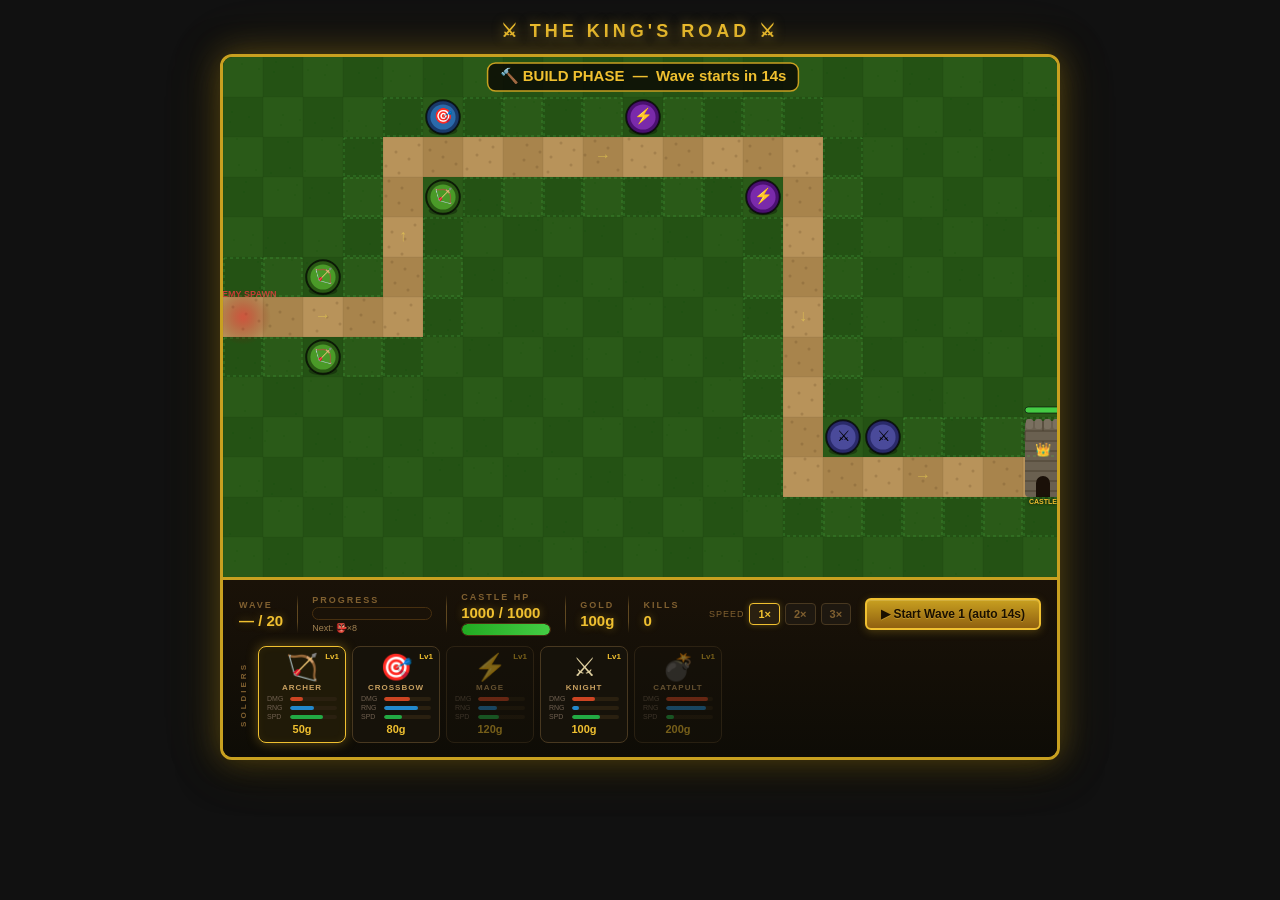
==== index.html @ 351e0f8c "feat: complete v1 playable tower defense game Co-Authored-By: Claude Sonnet 4.6 <noreply@anthropic.c" ====
<!DOCTYPE html>
<html lang="en">
<head>
  <meta charset="UTF-8">
  <meta name="viewport" content="width=device-width, initial-scale=1.0">
  <title>Tower Defense — The King's Road</title>
  <link rel="stylesheet" href="style.css">
</head>
<body>

<h1>⚔ The King's Road ⚔</h1>

<div id="game-frame">

  <!-- ===== Canvas ===== -->
  <canvas id="game-canvas" width="840" height="520"></canvas>

  <!-- ===== HUD ===== -->
  <div id="hud">

    <!-- Top row -->
    <div class="hud-top">

      <!-- Wave counter -->
      <div class="hud-block">
        <span class="hud-label">Wave</span>
        <span class="hud-value" id="wave-display">— / 20</span>
      </div>

      <div class="divider"></div>

      <!-- Wave progress bar -->
      <div class="hud-block">
        <span class="hud-label">Progress</span>
        <div class="wave-bar-track">
          <div id="wave-bar-fill"></div>
        </div>
        <span id="next-wave-label" style="font-size:9px;color:#a08050;font-family:Arial,sans-serif;margin-top:1px;"></span>
      </div>

      <div class="divider"></div>

      <!-- Castle HP -->
      <div class="hud-block">
        <span class="hud-label">Castle HP</span>
        <span class="hud-value" id="hp-display">1000 / 1000</span>
        <div class="bar-track" style="width:90px;">
          <div class="bar-fill" id="hp-bar-fill"></div>
        </div>
      </div>

      <div class="divider"></div>

      <!-- Coins -->
      <div class="hud-block">
        <span class="hud-label">Gold</span>
        <span class="hud-value" id="coin-display">100g</span>
      </div>

      <div class="divider"></div>

      <!-- Kills -->
      <div class="hud-block">
        <span class="hud-label">Kills</span>
        <span class="hud-value" id="kill-display">0</span>
      </div>

      <!-- Speed controls + start button (right side) -->
      <div class="speed-controls">
        <span class="speed-label">Speed</span>
        <button class="speed-btn active" data-speed="1">1×</button>
        <button class="speed-btn" data-speed="2">2×</button>
        <button class="speed-btn" data-speed="3">3×</button>
      </div>

      <button id="start-btn">▶ Start Wave 1  (auto 15s)</button>

    </div><!-- /.hud-top -->

    <!-- Bottom row -->
    <div class="hud-bottom">

      <span class="tray-label">Soldiers</span>

      <div class="soldier-tray">

        <!-- Archer -->
        <div class="soldier-card selected" data-type="archer">
          <span class="soldier-lv-badge">Lv1</span>
          <span class="soldier-icon">🏹</span>
          <span class="soldier-name">Archer</span>
          <div class="mini-bars">
            <div class="mini-bar-row">
              <span class="mini-bar-label">DMG</span>
              <div class="mini-bar-bg"><div class="mini-bar-fill dmg" style="width:28%"></div></div>
            </div>
            <div class="mini-bar-row">
              <span class="mini-bar-label">RNG</span>
              <div class="mini-bar-bg"><div class="mini-bar-fill rng" style="width:50%"></div></div>
            </div>
            <div class="mini-bar-row">
              <span class="mini-bar-label">SPD</span>
              <div class="mini-bar-bg"><div class="mini-bar-fill spd" style="width:70%"></div></div>
            </div>
          </div>
          <span class="soldier-cost">50g</span>
        </div>

        <!-- Crossbow -->
        <div class="soldier-card" data-type="crossbow">
          <span class="soldier-lv-badge">Lv1</span>
          <span class="soldier-icon">🎯</span>
          <span class="soldier-name">Crossbow</span>
          <div class="mini-bars">
            <div class="mini-bar-row">
              <span class="mini-bar-label">DMG</span>
              <div class="mini-bar-bg"><div class="mini-bar-fill dmg" style="width:55%"></div></div>
            </div>
            <div class="mini-bar-row">
              <span class="mini-bar-label">RNG</span>
              <div class="mini-bar-bg"><div class="mini-bar-fill rng" style="width:72%"></div></div>
            </div>
            <div class="mini-bar-row">
              <span class="mini-bar-label">SPD</span>
              <div class="mini-bar-bg"><div class="mini-bar-fill spd" style="width:38%"></div></div>
            </div>
          </div>
          <span class="soldier-cost">80g</span>
        </div>

        <!-- Mage -->
        <div class="soldier-card" data-type="mage">
          <span class="soldier-lv-badge">Lv1</span>
          <span class="soldier-icon">⚡</span>
          <span class="soldier-name">Mage</span>
          <div class="mini-bars">
            <div class="mini-bar-row">
              <span class="mini-bar-label">DMG</span>
              <div class="mini-bar-bg"><div class="mini-bar-fill dmg" style="width:65%"></div></div>
            </div>
            <div class="mini-bar-row">
              <span class="mini-bar-label">RNG</span>
              <div class="mini-bar-bg"><div class="mini-bar-fill rng" style="width:40%"></div></div>
            </div>
            <div class="mini-bar-row">
              <span class="mini-bar-label">SPD</span>
              <div class="mini-bar-bg"><div class="mini-bar-fill spd" style="width:44%"></div></div>
            </div>
          </div>
          <span class="soldier-cost">120g</span>
        </div>

        <!-- Knight -->
        <div class="soldier-card" data-type="knight">
          <span class="soldier-lv-badge">Lv1</span>
          <span class="soldier-icon">⚔</span>
          <span class="soldier-name">Knight</span>
          <div class="mini-bars">
            <div class="mini-bar-row">
              <span class="mini-bar-label">DMG</span>
              <div class="mini-bar-bg"><div class="mini-bar-fill dmg" style="width:48%"></div></div>
            </div>
            <div class="mini-bar-row">
              <span class="mini-bar-label">RNG</span>
              <div class="mini-bar-bg"><div class="mini-bar-fill rng" style="width:15%"></div></div>
            </div>
            <div class="mini-bar-row">
              <span class="mini-bar-label">SPD</span>
              <div class="mini-bar-bg"><div class="mini-bar-fill spd" style="width:60%"></div></div>
            </div>
          </div>
          <span class="soldier-cost">100g</span>
        </div>

        <!-- Catapult -->
        <div class="soldier-card" data-type="catapult">
          <span class="soldier-lv-badge">Lv1</span>
          <span class="soldier-icon">💣</span>
          <span class="soldier-name">Catapult</span>
          <div class="mini-bars">
            <div class="mini-bar-row">
              <span class="mini-bar-label">DMG</span>
              <div class="mini-bar-bg"><div class="mini-bar-fill dmg" style="width:90%"></div></div>
            </div>
            <div class="mini-bar-row">
              <span class="mini-bar-label">RNG</span>
              <div class="mini-bar-bg"><div class="mini-bar-fill rng" style="width:85%"></div></div>
            </div>
            <div class="mini-bar-row">
              <span class="mini-bar-label">SPD</span>
              <div class="mini-bar-bg"><div class="mini-bar-fill spd" style="width:18%"></div></div>
            </div>
          </div>
          <span class="soldier-cost">200g</span>
        </div>

      </div><!-- /.soldier-tray -->

      <!-- Upgrade panel (hidden by default) -->
      <div id="upgrade-panel">
        <button id="close-panel-btn" title="Close">✕</button>
        <div id="up-name">Select a soldier</div>
        <button id="upgrade-btn">⬆ Upgrade</button>
        <button id="sell-btn">💰 Sell</button>
      </div>

    </div><!-- /.hud-bottom -->

  </div><!-- /#hud -->

</div><!-- /#game-frame -->

<!-- Overlay (game over / victory) -->
<div id="overlay"></div>

<!-- Scripts — load order matters: constants → entities → game → ui -->
<script src="src/constants.js"></script>
<script src="src/entities.js"></script>
<script src="src/game.js"></script>
<script src="src/ui.js"></script>

</body>
</html>
---- style.css ----
/* ============================================================
   style.css  —  Tower Defense dark medieval theme
   ============================================================ */

*, *::before, *::after {
  box-sizing: border-box;
  margin: 0;
  padding: 0;
}

body {
  background: #111;
  font-family: 'Arial Black', Arial, sans-serif;
  display: flex;
  flex-direction: column;
  align-items: center;
  justify-content: flex-start;
  min-height: 100vh;
  padding: 20px 10px;
  color: #e0d0a0;
}

h1 {
  font-size: 18px;
  letter-spacing: 4px;
  color: #f0c030;
  text-shadow: 0 0 12px rgba(240,192,48,0.5);
  margin-bottom: 12px;
  text-transform: uppercase;
}

/* ============================================================
   Game frame
   ============================================================ */
#game-frame {
  width: 840px;
  border: 3px solid #c8a020;
  border-radius: 12px;
  overflow: hidden;
  box-shadow:
    0 0 30px rgba(200,160,32,0.35),
    0 0 60px rgba(200,160,32,0.15),
    0 8px 40px rgba(0,0,0,0.8);
  position: relative;
}

canvas#game-canvas {
  display: block;
  cursor: crosshair;
  width: 840px;
  height: 520px;
}

/* ============================================================
   HUD
   ============================================================ */
#hud {
  background: linear-gradient(180deg, #1a1208 0%, #0e0c06 100%);
  border-top: 3px solid #c8a020;
  padding: 12px 16px 14px;
  display: flex;
  flex-direction: column;
  gap: 10px;
}

/* Top row */
.hud-top {
  display: flex;
  align-items: center;
  gap: 14px;
  flex-wrap: nowrap;
}

.hud-block {
  display: flex;
  flex-direction: column;
  gap: 2px;
  min-width: 0;
}

.hud-label {
  font-size: 9px;
  letter-spacing: 2px;
  text-transform: uppercase;
  color: #806030;
  font-family: Arial, sans-serif;
  font-weight: 700;
  white-space: nowrap;
}

.hud-value {
  font-size: 15px;
  font-weight: 900;
  color: #f0c030;
  text-shadow: 0 0 8px rgba(240,192,48,0.4);
  white-space: nowrap;
}

.hud-value.danger {
  color: #ff4444;
  text-shadow: 0 0 8px rgba(255,68,68,0.5);
}

.divider {
  width: 1px;
  height: 38px;
  background: linear-gradient(180deg, transparent, #604820 30%, #604820 70%, transparent);
  flex-shrink: 0;
}

/* HP bar */
.bar-wrap {
  display: flex;
  flex-direction: column;
  gap: 3px;
}

.bar-track {
  width: 100px;
  height: 13px;
  background: #1a1208;
  border: 1px solid #483010;
  border-radius: 7px;
  overflow: hidden;
  position: relative;
}

.bar-fill {
  height: 100%;
  border-radius: 7px;
  transition: width 0.3s ease, background 0.3s ease;
}

#hp-bar-fill {
  width: 100%;
  background: linear-gradient(90deg, #22aa22, #44cc44);
}

/* Wave progress bar */
.wave-bar-track {
  width: 120px;
  height: 13px;
  background: #1a1208;
  border: 1px solid #483010;
  border-radius: 7px;
  overflow: hidden;
}

#wave-bar-fill {
  height: 100%;
  width: 0%;
  background: linear-gradient(90deg, #c85010, #f08020);
  border-radius: 7px;
  transition: width 0.5s ease;
}

/* Speed buttons */
.speed-controls {
  display: flex;
  gap: 5px;
  align-items: center;
  margin-left: auto;
  flex-shrink: 0;
}

.speed-label {
  font-size: 9px;
  color: #806030;
  letter-spacing: 1px;
  text-transform: uppercase;
  font-family: Arial, sans-serif;
}

.speed-btn {
  background: #1e1810;
  border: 1px solid #483820;
  border-radius: 4px;
  color: #806030;
  font-size: 11px;
  font-weight: 700;
  padding: 4px 8px;
  cursor: pointer;
  transition: all 0.15s ease;
  font-family: 'Arial Black', Arial, sans-serif;
}

.speed-btn:hover {
  background: #2a2010;
  border-color: #907040;
  color: #c0a050;
}

.speed-btn.active {
  background: #2a2010;
  border-color: #f0c030;
  color: #f0c030;
  box-shadow: 0 0 6px rgba(240,192,48,0.3);
}

/* Start button */
#start-btn {
  background: linear-gradient(180deg, #c8a020 0%, #906010 100%);
  border: 2px solid #f0c030;
  border-radius: 6px;
  color: #1a1000;
  font-size: 12px;
  font-weight: 900;
  padding: 7px 14px;
  cursor: pointer;
  transition: all 0.15s ease;
  white-space: nowrap;
  text-shadow: 0 1px 0 rgba(255,220,100,0.3);
  box-shadow: 0 2px 8px rgba(200,160,32,0.3), inset 0 1px 0 rgba(255,240,180,0.2);
  font-family: 'Arial Black', Arial, sans-serif;
  flex-shrink: 0;
}

#start-btn:hover:not(:disabled) {
  transform: scale(1.04);
  box-shadow: 0 4px 14px rgba(200,160,32,0.5);
}

#start-btn:active:not(:disabled) {
  transform: scale(0.97);
}

#start-btn:disabled {
  background: linear-gradient(180deg, #484030 0%, #302820 100%);
  border-color: #504030;
  color: #605040;
  cursor: not-allowed;
  box-shadow: none;
}

/* Next wave label */
#next-wave-label {
  font-size: 10px;
  color: #a08050;
  font-family: Arial, sans-serif;
  white-space: nowrap;
}

/* ============================================================
   Bottom row (tray)
   ============================================================ */
.hud-bottom {
  display: flex;
  align-items: center;
  gap: 10px;
}

.tray-label {
  writing-mode: vertical-rl;
  text-orientation: mixed;
  transform: rotate(180deg);
  font-size: 8px;
  letter-spacing: 3px;
  text-transform: uppercase;
  color: #806030;
  font-family: Arial, sans-serif;
  font-weight: 700;
  user-select: none;
  flex-shrink: 0;
}

/* Soldier tray */
.soldier-tray {
  display: flex;
  gap: 6px;
  flex-shrink: 0;
}

/* Soldier card */
.soldier-card {
  width: 88px;
  background: #16120a;
  border: 1.5px solid #483820;
  border-radius: 8px;
  display: flex;
  flex-direction: column;
  align-items: center;
  gap: 3px;
  padding: 7px 6px 7px;
  cursor: pointer;
  transition: all 0.15s ease;
  position: relative;
  user-select: none;
}

.soldier-card:hover {
  background: #201a0e;
  border-color: #906840;
  box-shadow: 0 0 8px rgba(200,160,32,0.2);
}

.soldier-card.selected {
  background: #201a08;
  border-color: #f0c030;
  box-shadow: 0 0 12px rgba(240,192,48,0.35), inset 0 0 8px rgba(240,192,48,0.06);
}

.soldier-card.cant-afford {
  opacity: 0.45;
}

.soldier-icon {
  font-size: 26px;
  line-height: 1;
}

.soldier-name {
  font-size: 8px;
  font-weight: 700;
  letter-spacing: 1px;
  text-transform: uppercase;
  color: #c8a060;
  font-family: Arial, sans-serif;
  text-align: center;
}

.soldier-cost {
  font-size: 11px;
  font-weight: 900;
  color: #f0c030;
}

/* Level badge on card */
.soldier-lv-badge {
  position: absolute;
  top: 5px;
  right: 6px;
  font-size: 8px;
  color: #f0c030;
  font-family: Arial, sans-serif;
  font-weight: 700;
}

/* Mini stat bars */
.mini-bars {
  display: flex;
  flex-direction: column;
  gap: 2px;
  width: 100%;
  padding: 0 2px;
}

.mini-bar-row {
  display: flex;
  align-items: center;
  gap: 3px;
}

.mini-bar-label {
  font-size: 7px;
  color: #706050;
  font-family: Arial, sans-serif;
  width: 20px;
  flex-shrink: 0;
}

.mini-bar-bg {
  flex: 1;
  height: 4px;
  background: #2a2010;
  border-radius: 2px;
  overflow: hidden;
}

.mini-bar-fill {
  height: 100%;
  border-radius: 2px;
}

.mini-bar-fill.dmg  { background: #cc4422; }
.mini-bar-fill.rng  { background: #2288cc; }
.mini-bar-fill.spd  { background: #22aa44; }

/* ============================================================
   Upgrade panel
   ============================================================ */
#upgrade-panel {
  display: none;
  flex-direction: column;
  gap: 7px;
  min-width: 150px;
  max-width: 175px;
  background: #1a1006;
  border: 1.5px solid #c8a020;
  border-radius: 8px;
  padding: 12px 10px;
  margin-left: auto;
  position: relative;
}

#up-name {
  font-size: 11px;
  font-weight: 700;
  color: #f0c030;
  text-align: center;
  letter-spacing: 1px;
}

#upgrade-btn {
  background: linear-gradient(180deg, #1a6a1a, #0e4a0e);
  border: 1.5px solid #44aa44;
  border-radius: 5px;
  color: #88ee88;
  font-size: 11px;
  font-weight: 700;
  padding: 6px 8px;
  cursor: pointer;
  transition: all 0.15s ease;
  font-family: 'Arial Black', Arial, sans-serif;
}

#upgrade-btn:hover:not(:disabled) {
  background: linear-gradient(180deg, #228822, #166016);
  box-shadow: 0 0 8px rgba(68,170,68,0.4);
}

#upgrade-btn:disabled {
  cursor: not-allowed;
}

#sell-btn {
  background: linear-gradient(180deg, #6a1a1a, #4a0e0e);
  border: 1.5px solid #aa4444;
  border-radius: 5px;
  color: #ee8888;
  font-size: 11px;
  font-weight: 700;
  padding: 6px 8px;
  cursor: pointer;
  transition: all 0.15s ease;
  font-family: 'Arial Black', Arial, sans-serif;
}

#sell-btn:hover:not(:disabled) {
  background: linear-gradient(180deg, #882222, #601616);
  box-shadow: 0 0 8px rgba(170,68,68,0.4);
}

#close-panel-btn {
  position: absolute;
  top: 5px;
  right: 7px;
  background: transparent;
  border: 1px solid #483820;
  border-radius: 3px;
  color: #806030;
  font-size: 11px;
  font-weight: 700;
  width: 18px;
  height: 18px;
  display: flex;
  align-items: center;
  justify-content: center;
  cursor: pointer;
  transition: all 0.15s ease;
  font-family: Arial, sans-serif;
  line-height: 1;
  padding: 0;
}

#close-panel-btn:hover {
  background: #2a1a0a;
  border-color: #906040;
  color: #c0a060;
}

/* ============================================================
   Overlay (game over / victory)
   ============================================================ */
#overlay {
  display: none;
  position: fixed;
  inset: 0;
  background: rgba(0,0,0,0.75);
  align-items: center;
  justify-content: center;
  z-index: 100;
  backdrop-filter: blur(3px);
}

.overlay-box {
  background: linear-gradient(180deg, #1e1808 0%, #0e0c04 100%);
  border: 2px solid #c8a020;
  border-radius: 16px;
  padding: 40px 50px;
  text-align: center;
  box-shadow: 0 0 60px rgba(200,160,32,0.3), 0 20px 80px rgba(0,0,0,0.8);
  min-width: 320px;
}

.overlay-title {
  font-size: 32px;
  font-weight: 900;
  letter-spacing: 4px;
  text-shadow: 0 0 20px currentColor;
  margin-bottom: 16px;
}

.overlay-stat {
  font-size: 14px;
  color: #c0b080;
  margin: 8px 0;
  font-family: Arial, sans-serif;
  font-weight: 400;
}

.overlay-btn {
  margin-top: 24px;
  background: linear-gradient(180deg, #c8a020 0%, #906010 100%);
  border: 2px solid #f0c030;
  border-radius: 8px;
  color: #1a1000;
  font-size: 15px;
  font-weight: 900;
  padding: 12px 28px;
  cursor: pointer;
  transition: all 0.15s ease;
  font-family: 'Arial Black', Arial, sans-serif;
  box-shadow: 0 4px 16px rgba(200,160,32,0.3);
}

.overlay-btn:hover {
  transform: scale(1.05);
  box-shadow: 0 6px 22px rgba(200,160,32,0.5);
}

/* ============================================================
   Scrollbar (minimal)
   ============================================================ */
::-webkit-scrollbar { width: 6px; }
::-webkit-scrollbar-track { background: #111; }
::-webkit-scrollbar-thumb { background: #484030; border-radius: 3px; }
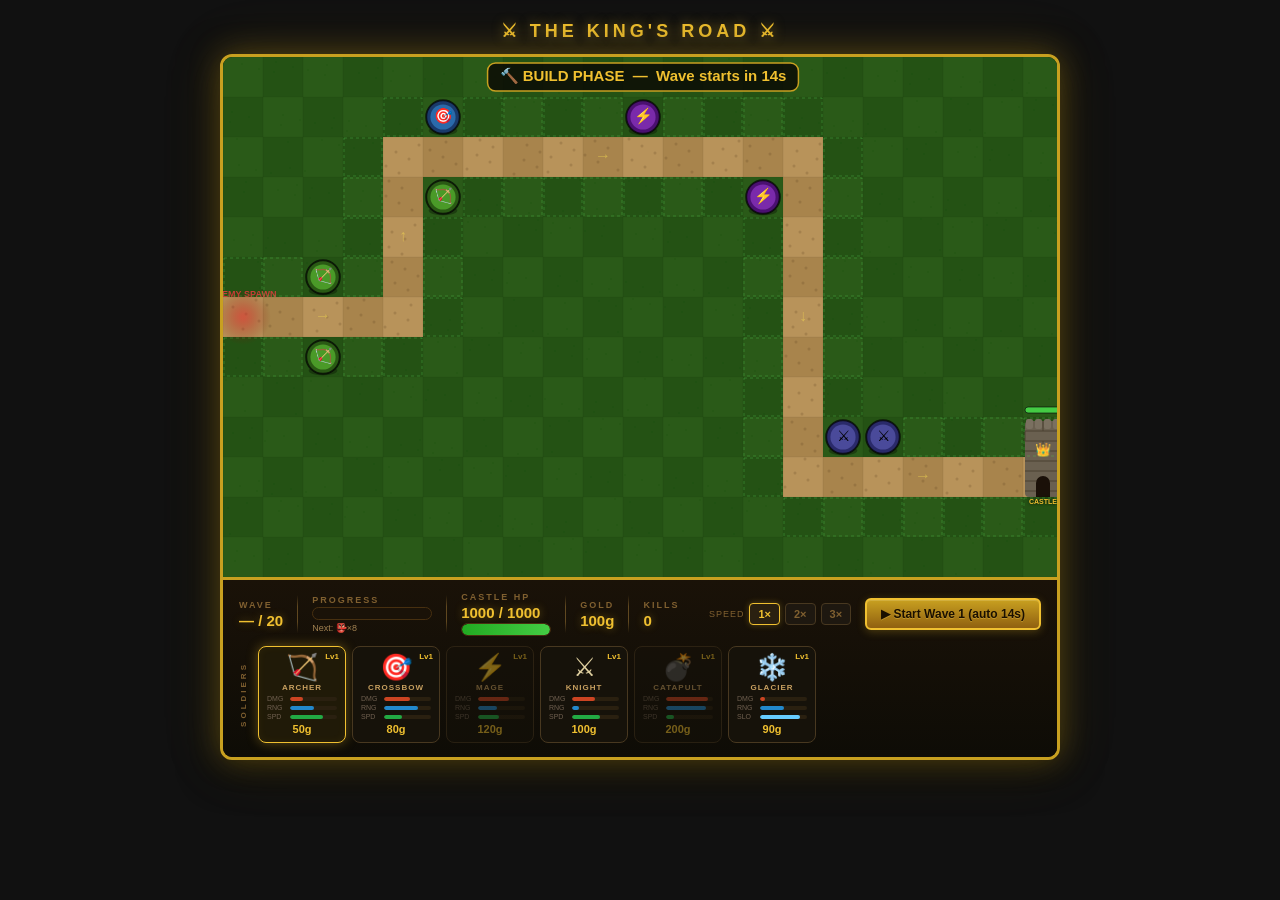
==== commit 5a80c3ce: "feat: add Glacier tower with slow effect Adds a new Glacier (❄️) tower (90g) that deals low damage b" ====
--- a/index.html
+++ b/index.html
@@ -194,6 +194,28 @@
           <span class="soldier-cost">200g</span>
         </div>
 
+        <!-- Glacier -->
+        <div class="soldier-card" data-type="glacier">
+          <span class="soldier-lv-badge">Lv1</span>
+          <span class="soldier-icon">❄️</span>
+          <span class="soldier-name">Glacier</span>
+          <div class="mini-bars">
+            <div class="mini-bar-row">
+              <span class="mini-bar-label">DMG</span>
+              <div class="mini-bar-bg"><div class="mini-bar-fill dmg" style="width:10%"></div></div>
+            </div>
+            <div class="mini-bar-row">
+              <span class="mini-bar-label">RNG</span>
+              <div class="mini-bar-bg"><div class="mini-bar-fill rng" style="width:52%"></div></div>
+            </div>
+            <div class="mini-bar-row">
+              <span class="mini-bar-label">SLO</span>
+              <div class="mini-bar-bg"><div class="mini-bar-fill spd" style="width:85%;background:#66ccff"></div></div>
+            </div>
+          </div>
+          <span class="soldier-cost">90g</span>
+        </div>
+
       </div><!-- /.soldier-tray -->
 
       <!-- Upgrade panel (hidden by default) -->
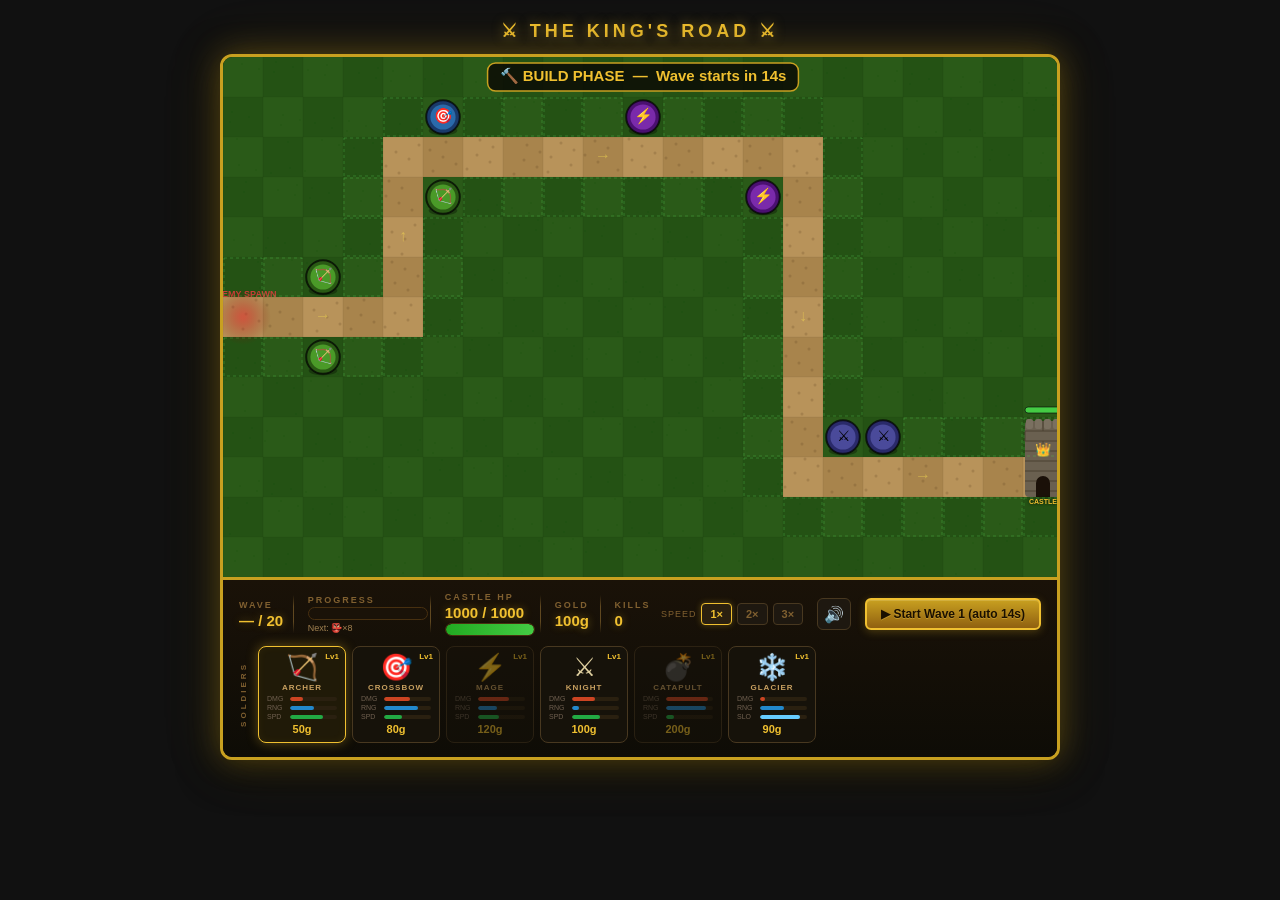
==== commit 6237d962: "feat: add procedural background music with mute toggle Adds a D-minor medieval battle theme generate" ====
--- a/index.html
+++ b/index.html
@@ -73,6 +73,8 @@
         <button class="speed-btn" data-speed="3">3×</button>
       </div>
 
+      <button id="mute-btn" title="Toggle music">🔊</button>
+
       <button id="start-btn">▶ Start Wave 1  (auto 15s)</button>
 
     </div><!-- /.hud-top -->
@@ -235,10 +237,11 @@
 <!-- Overlay (game over / victory) -->
 <div id="overlay"></div>
 
-<!-- Scripts — load order matters: constants → entities → game → ui -->
+<!-- Scripts — load order matters: constants → entities → game → audio → ui -->
 <script src="src/constants.js"></script>
 <script src="src/entities.js"></script>
 <script src="src/game.js"></script>
+<script src="src/audio.js"></script>
 <script src="src/ui.js"></script>
 
 </body>
--- a/style.css
+++ b/style.css
@@ -197,6 +197,29 @@
   box-shadow: 0 0 6px rgba(240,192,48,0.3);
 }
 
+/* Mute button */
+#mute-btn {
+  background: #1e1810;
+  border: 1px solid #483820;
+  border-radius: 6px;
+  color: #c0a050;
+  font-size: 16px;
+  width: 34px;
+  height: 32px;
+  cursor: pointer;
+  display: flex;
+  align-items: center;
+  justify-content: center;
+  flex-shrink: 0;
+  transition: all 0.15s ease;
+}
+
+#mute-btn:hover {
+  background: #2a2010;
+  border-color: #f0c030;
+  box-shadow: 0 0 6px rgba(240,192,48,0.3);
+}
+
 /* Start button */
 #start-btn {
   background: linear-gradient(180deg, #c8a020 0%, #906010 100%);
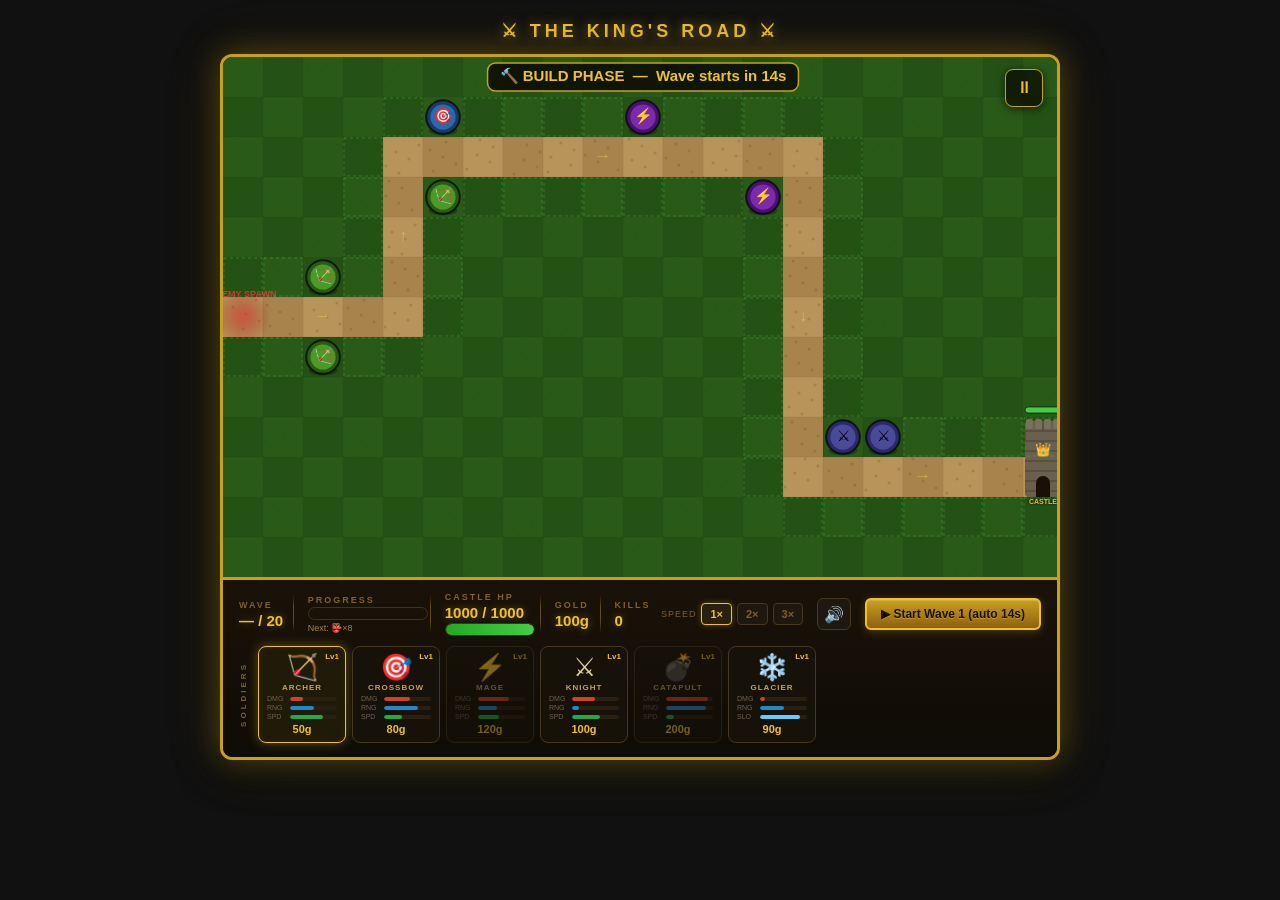
==== commit 26559bef: "feat: add pause button with resume/exit modal Adds a ⏸ button floating over the top-right of the can" ====
--- a/index.html
+++ b/index.html
@@ -15,6 +15,21 @@
   <!-- ===== Canvas ===== -->
   <canvas id="game-canvas" width="840" height="520"></canvas>
 
+  <!-- ===== Pause button (floats over canvas) ===== -->
+  <button id="pause-btn" title="Pause (P)">⏸</button>
+
+  <!-- ===== Pause modal ===== -->
+  <div id="pause-modal">
+    <div class="pause-box">
+      <div class="pause-title">⏸ PAUSED</div>
+      <div class="pause-sub">THE KING'S ROAD</div>
+      <div class="pause-actions">
+        <button class="pause-btn-resume" id="resume-btn">▶ Resume</button>
+        <button class="pause-btn-exit"   id="exit-btn">✕ Exit Game</button>
+      </div>
+    </div>
+  </div>
+
   <!-- ===== HUD ===== -->
   <div id="hud">
 
--- a/style.css
+++ b/style.css
@@ -37,6 +37,7 @@
   border: 3px solid #c8a020;
   border-radius: 12px;
   overflow: hidden;
+  position: relative;
   box-shadow:
     0 0 30px rgba(200,160,32,0.35),
     0 0 60px rgba(200,160,32,0.15),
@@ -552,6 +553,128 @@
 }
 
 /* ============================================================
+   Pause button (floats over canvas, top-right)
+   ============================================================ */
+#pause-btn {
+  position: absolute;
+  top: 12px;
+  right: 14px;
+  z-index: 50;
+  width: 38px;
+  height: 38px;
+  background: rgba(10, 8, 4, 0.72);
+  border: 1.5px solid #c8a020;
+  border-radius: 8px;
+  color: #f0c030;
+  font-size: 17px;
+  cursor: pointer;
+  display: flex;
+  align-items: center;
+  justify-content: center;
+  transition: all 0.15s ease;
+  backdrop-filter: blur(2px);
+  box-shadow: 0 2px 10px rgba(0,0,0,0.6);
+}
+
+#pause-btn:hover {
+  background: rgba(30, 22, 8, 0.9);
+  border-color: #f0c030;
+  box-shadow: 0 0 12px rgba(240,192,48,0.4);
+  transform: scale(1.07);
+}
+
+/* ============================================================
+   Pause modal
+   ============================================================ */
+#pause-modal {
+  display: none;
+  position: absolute;
+  inset: 0;
+  background: rgba(0, 0, 0, 0.72);
+  align-items: center;
+  justify-content: center;
+  z-index: 60;
+  backdrop-filter: blur(4px);
+}
+
+#pause-modal.visible {
+  display: flex;
+}
+
+.pause-box {
+  background: linear-gradient(170deg, #1e1808 0%, #0e0c04 100%);
+  border: 2px solid #c8a020;
+  border-radius: 18px;
+  padding: 44px 56px;
+  text-align: center;
+  box-shadow: 0 0 60px rgba(200,160,32,0.25), 0 20px 80px rgba(0,0,0,0.9);
+  min-width: 300px;
+}
+
+.pause-title {
+  font-size: 28px;
+  font-weight: 900;
+  letter-spacing: 5px;
+  color: #f0c030;
+  text-shadow: 0 0 18px rgba(240,192,48,0.55);
+  margin-bottom: 10px;
+}
+
+.pause-sub {
+  font-size: 12px;
+  color: #806040;
+  font-family: Arial, sans-serif;
+  font-weight: 400;
+  letter-spacing: 1px;
+  margin-bottom: 32px;
+}
+
+.pause-actions {
+  display: flex;
+  gap: 16px;
+  justify-content: center;
+}
+
+.pause-btn-resume {
+  background: linear-gradient(180deg, #c8a020 0%, #906010 100%);
+  border: 2px solid #f0c030;
+  border-radius: 8px;
+  color: #1a1000;
+  font-size: 14px;
+  font-weight: 900;
+  padding: 11px 26px;
+  cursor: pointer;
+  transition: all 0.15s ease;
+  font-family: 'Arial Black', Arial, sans-serif;
+  box-shadow: 0 3px 12px rgba(200,160,32,0.3);
+}
+
+.pause-btn-resume:hover {
+  transform: scale(1.05);
+  box-shadow: 0 5px 20px rgba(200,160,32,0.5);
+}
+
+.pause-btn-exit {
+  background: #1e1208;
+  border: 2px solid #603020;
+  border-radius: 8px;
+  color: #c06040;
+  font-size: 14px;
+  font-weight: 900;
+  padding: 11px 26px;
+  cursor: pointer;
+  transition: all 0.15s ease;
+  font-family: 'Arial Black', Arial, sans-serif;
+}
+
+.pause-btn-exit:hover {
+  border-color: #cc4422;
+  color: #ff6644;
+  box-shadow: 0 0 12px rgba(200,60,30,0.3);
+  transform: scale(1.05);
+}
+
+/* ============================================================
    Scrollbar (minimal)
    ============================================================ */
 ::-webkit-scrollbar { width: 6px; }
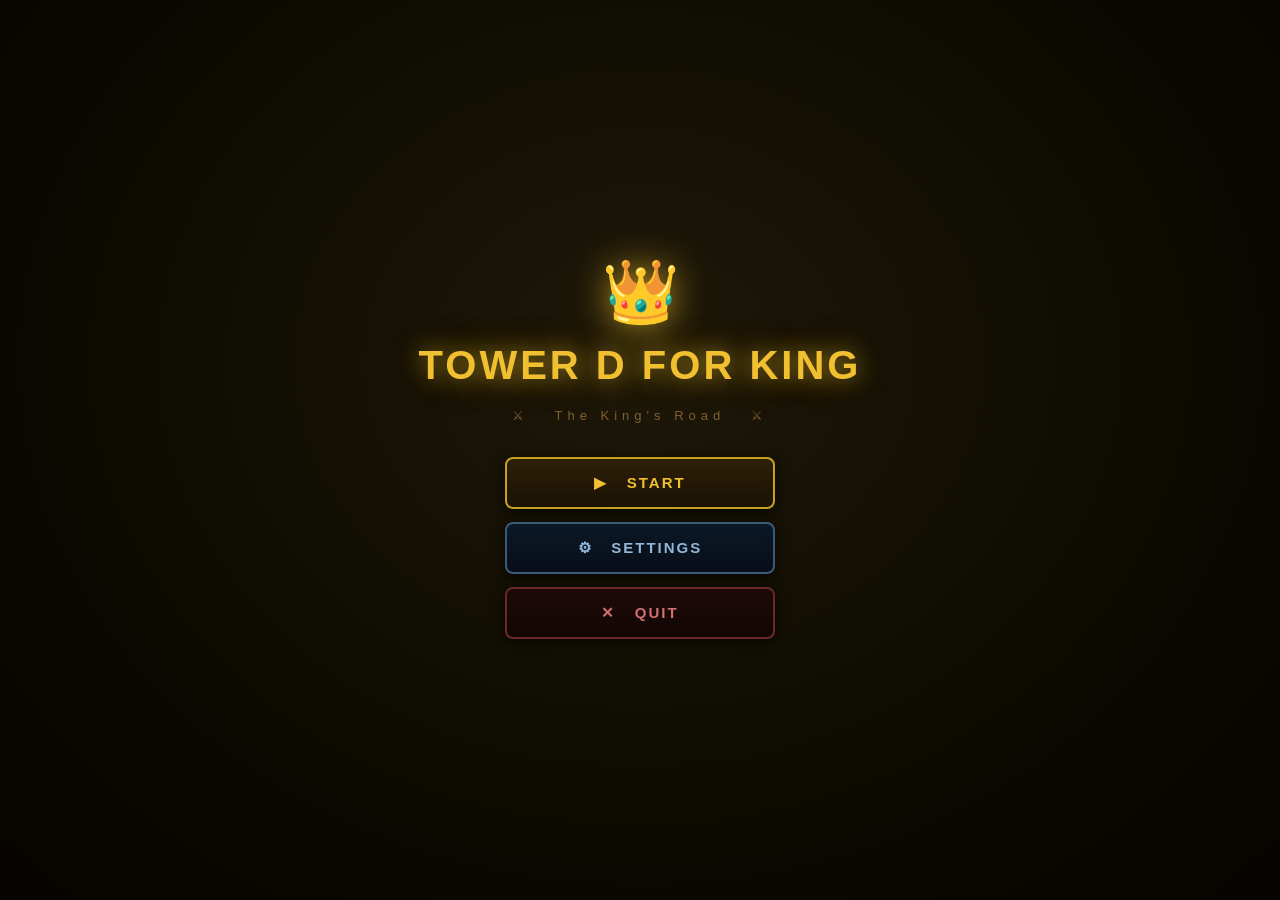
==== commit 20bc2bf6: "feat: add main menu with settings and quit, replace page reload on exit - Show main menu (Tower D fo" ====
--- a/index.html
+++ b/index.html
@@ -10,7 +10,53 @@
 
 <h1>⚔ The King's Road ⚔</h1>
 
-<div id="game-frame">
+<!-- ===== Main Menu ===== -->
+<div id="main-menu">
+  <div class="menu-box">
+    <div class="menu-crown">👑</div>
+    <h2 class="menu-title">Tower D for King</h2>
+    <p class="menu-subtitle">⚔ &nbsp; The King's Road &nbsp; ⚔</p>
+    <div class="menu-buttons">
+      <button class="menu-btn menu-btn-start"    id="menu-start-btn">▶ &nbsp; Start</button>
+      <button class="menu-btn menu-btn-settings" id="menu-settings-btn">⚙ &nbsp; Settings</button>
+      <button class="menu-btn menu-btn-quit"     id="menu-quit-btn">✕ &nbsp; Quit</button>
+    </div>
+  </div>
+</div>
+
+<!-- ===== Settings Modal ===== -->
+<div id="settings-modal" class="hidden">
+  <div class="settings-box">
+    <div class="settings-title">⚙ &nbsp; Settings</div>
+
+    <div class="settings-row">
+      <span class="settings-label">Difficulty</span>
+      <div class="seg-btns">
+        <button class="seg-btn" data-diff="easy">Easy</button>
+        <button class="seg-btn" data-diff="normal">Normal</button>
+        <button class="seg-btn" data-diff="hard">Hard</button>
+      </div>
+    </div>
+
+    <div class="settings-row">
+      <span class="settings-label">Music Volume</span>
+      <input type="range" id="vol-slider" min="0" max="1" step="0.05" value="0.55">
+    </div>
+
+    <div class="settings-row">
+      <span class="settings-label">Build Phase Time</span>
+      <div class="seg-btns">
+        <button class="seg-btn" data-bt="10">10s</button>
+        <button class="seg-btn" data-bt="15">15s</button>
+        <button class="seg-btn" data-bt="30">30s</button>
+      </div>
+    </div>
+
+    <button class="menu-btn" id="settings-back-btn">← &nbsp; Back</button>
+  </div>
+</div>
+
+<div id="game-frame" style="display:none">
 
   <!-- ===== Canvas ===== -->
   <canvas id="game-canvas" width="840" height="520"></canvas>
--- a/style.css
+++ b/style.css
@@ -680,3 +680,237 @@
 ::-webkit-scrollbar { width: 6px; }
 ::-webkit-scrollbar-track { background: #111; }
 ::-webkit-scrollbar-thumb { background: #484030; border-radius: 3px; }
+
+/* ============================================================
+   Main Menu
+   ============================================================ */
+#main-menu {
+  position: fixed;
+  inset: 0;
+  display: flex;
+  align-items: center;
+  justify-content: center;
+  background: radial-gradient(ellipse at 50% 40%, #1e1808 0%, #0a0800 70%, #050400 100%);
+  z-index: 200;
+}
+
+#main-menu.hidden { display: none; }
+
+.menu-box {
+  display: flex;
+  flex-direction: column;
+  align-items: center;
+  gap: 20px;
+}
+
+.menu-crown {
+  font-size: 62px;
+  filter: drop-shadow(0 0 18px rgba(240,192,48,0.75));
+  animation: crown-float 3.2s ease-in-out infinite;
+  line-height: 1;
+}
+
+@keyframes crown-float {
+  0%, 100% { transform: translateY(0px); }
+  50%       { transform: translateY(-10px); }
+}
+
+.menu-title {
+  font-size: 40px;
+  font-family: 'Arial Black', Arial, sans-serif;
+  font-weight: 900;
+  color: #f0c030;
+  text-shadow: 0 0 22px rgba(240,192,48,0.65), 0 0 44px rgba(240,192,48,0.25);
+  letter-spacing: 3px;
+  text-transform: uppercase;
+  text-align: center;
+  margin: 0;
+}
+
+.menu-subtitle {
+  font-size: 13px;
+  font-family: 'Arial Black', Arial, sans-serif;
+  color: #806030;
+  letter-spacing: 5px;
+  text-align: center;
+  margin: 0;
+}
+
+.menu-buttons {
+  display: flex;
+  flex-direction: column;
+  gap: 13px;
+  width: 270px;
+  margin-top: 14px;
+}
+
+.menu-btn {
+  width: 100%;
+  padding: 15px 20px;
+  font-family: 'Arial Black', Arial, sans-serif;
+  font-size: 15px;
+  font-weight: 900;
+  letter-spacing: 2px;
+  text-transform: uppercase;
+  border-radius: 8px;
+  cursor: pointer;
+  transition: all 0.15s ease;
+  box-shadow: 0 3px 14px rgba(0,0,0,0.7);
+}
+
+/* Gold — Start */
+.menu-btn-start {
+  background: linear-gradient(180deg, #2e2008 0%, #1a1204 100%);
+  color: #f0c030;
+  border: 2px solid #c8a020;
+}
+.menu-btn-start:hover {
+  background: linear-gradient(180deg, #3e2c0c 0%, #271a08 100%);
+  border-color: #f0c030;
+  box-shadow: 0 0 22px rgba(240,192,48,0.4), 0 3px 14px rgba(0,0,0,0.7);
+  color: #fff5c0;
+}
+
+/* Blue-silver — Settings */
+.menu-btn-settings {
+  background: linear-gradient(180deg, #0c1826 0%, #080e18 100%);
+  color: #90b8d8;
+  border: 2px solid #3a5a7a;
+}
+.menu-btn-settings:hover {
+  background: linear-gradient(180deg, #142232 0%, #0c1622 100%);
+  border-color: #6a9abb;
+  box-shadow: 0 0 22px rgba(80,140,200,0.3), 0 3px 14px rgba(0,0,0,0.7);
+  color: #c8e4f8;
+}
+
+/* Red — Quit */
+.menu-btn-quit {
+  background: linear-gradient(180deg, #1e0a08 0%, #120604 100%);
+  color: #d07070;
+  border: 2px solid #6a2828;
+}
+.menu-btn-quit:hover {
+  background: linear-gradient(180deg, #2c100e 0%, #1a0808 100%);
+  border-color: #cc4040;
+  box-shadow: 0 0 22px rgba(200,60,60,0.3), 0 3px 14px rgba(0,0,0,0.7);
+  color: #ffaaaa;
+}
+
+.menu-btn:active { transform: translateY(1px); }
+
+/* ============================================================
+   Settings Modal
+   ============================================================ */
+#settings-modal {
+  position: fixed;
+  inset: 0;
+  display: flex;
+  align-items: center;
+  justify-content: center;
+  background: rgba(0,0,0,0.8);
+  z-index: 300;
+  backdrop-filter: blur(3px);
+}
+
+#settings-modal.hidden { display: none; }
+
+.settings-box {
+  background: linear-gradient(180deg, #1e1608 0%, #110e04 100%);
+  border: 2px solid #c8a020;
+  border-radius: 14px;
+  padding: 34px 42px;
+  display: flex;
+  flex-direction: column;
+  gap: 22px;
+  min-width: 340px;
+  box-shadow: 0 0 50px rgba(200,160,32,0.3), 0 10px 50px rgba(0,0,0,0.9);
+}
+
+.settings-title {
+  font-family: 'Arial Black', Arial, sans-serif;
+  font-size: 18px;
+  font-weight: 900;
+  color: #f0c030;
+  text-align: center;
+  letter-spacing: 3px;
+  text-transform: uppercase;
+}
+
+.settings-row {
+  display: flex;
+  flex-direction: column;
+  gap: 8px;
+}
+
+.settings-label {
+  font-family: 'Arial Black', Arial, sans-serif;
+  font-size: 10px;
+  color: #806030;
+  letter-spacing: 2px;
+  text-transform: uppercase;
+}
+
+.seg-btns {
+  display: flex;
+  gap: 7px;
+}
+
+.seg-btn {
+  flex: 1;
+  padding: 9px 6px;
+  font-family: 'Arial Black', Arial, sans-serif;
+  font-size: 12px;
+  letter-spacing: 1px;
+  text-transform: uppercase;
+  background: #1a1208;
+  color: #806030;
+  border: 1.5px solid #3a2a12;
+  border-radius: 6px;
+  cursor: pointer;
+  transition: all 0.12s ease;
+}
+
+.seg-btn:hover {
+  background: #261a0c;
+  color: #c0902a;
+  border-color: #604020;
+}
+
+.seg-btn.active {
+  background: linear-gradient(180deg, #352208 0%, #241608 100%);
+  color: #f0c030;
+  border-color: #c8a020;
+  box-shadow: 0 0 10px rgba(240,192,48,0.2);
+}
+
+#vol-slider {
+  width: 100%;
+  accent-color: #f0c030;
+  cursor: pointer;
+  height: 6px;
+}
+
+/* Back button inside settings reuses .menu-btn style */
+#settings-back-btn {
+  background: linear-gradient(180deg, #1a1208 0%, #100c04 100%);
+  color: #a08040;
+  border: 2px solid #4a3818;
+  margin-top: 4px;
+  padding: 12px 20px;
+  font-family: 'Arial Black', Arial, sans-serif;
+  font-size: 13px;
+  font-weight: 900;
+  letter-spacing: 2px;
+  text-transform: uppercase;
+  border-radius: 8px;
+  cursor: pointer;
+  transition: all 0.15s ease;
+  width: 100%;
+}
+
+#settings-back-btn:hover {
+  background: linear-gradient(180deg, #261a0c 0%, #180e04 100%);
+  color: #d0a050;
+  border-color: #806030;
+}
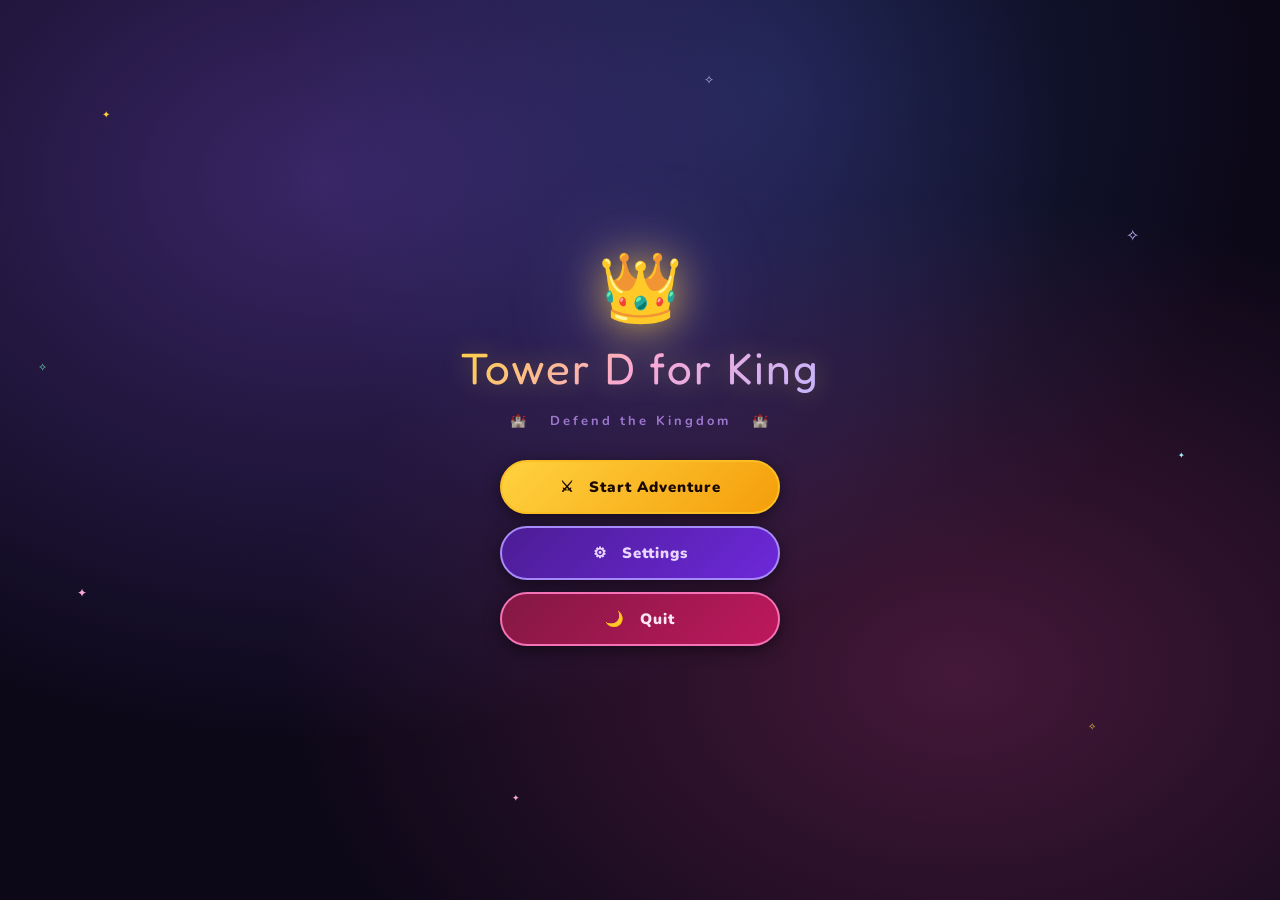
==== commit 50990b4b: "feat: cute fantasy UI overhaul — purple theme, Fredoka One font, animated stars - Switch color schem" ====
--- a/index.html
+++ b/index.html
@@ -3,23 +3,35 @@
 <head>
   <meta charset="UTF-8">
   <meta name="viewport" content="width=device-width, initial-scale=1.0">
-  <title>Tower Defense — The King's Road</title>
+  <title>Tower D for King ✨</title>
+  <link rel="preconnect" href="https://fonts.googleapis.com">
+  <link href="https://fonts.googleapis.com/css2?family=Nunito:wght@400;700;900&family=Fredoka+One&display=swap" rel="stylesheet">
   <link rel="stylesheet" href="style.css">
 </head>
 <body>
 
-<h1>⚔ The King's Road ⚔</h1>
+<h1>✨ Tower D for King ✨</h1>
 
 <!-- ===== Main Menu ===== -->
 <div id="main-menu">
+  <div class="menu-stars">
+    <div class="menu-star s1">✦</div>
+    <div class="menu-star s2">✧</div>
+    <div class="menu-star s3">✦</div>
+    <div class="menu-star s4">✧</div>
+    <div class="menu-star s5">✦</div>
+    <div class="menu-star s6">✧</div>
+    <div class="menu-star s7">✦</div>
+    <div class="menu-star s8">✧</div>
+  </div>
   <div class="menu-box">
     <div class="menu-crown">👑</div>
     <h2 class="menu-title">Tower D for King</h2>
-    <p class="menu-subtitle">⚔ &nbsp; The King's Road &nbsp; ⚔</p>
+    <p class="menu-subtitle">🏰 &nbsp; Defend the Kingdom &nbsp; 🏰</p>
     <div class="menu-buttons">
-      <button class="menu-btn menu-btn-start"    id="menu-start-btn">▶ &nbsp; Start</button>
+      <button class="menu-btn menu-btn-start"    id="menu-start-btn">⚔ &nbsp; Start Adventure</button>
       <button class="menu-btn menu-btn-settings" id="menu-settings-btn">⚙ &nbsp; Settings</button>
-      <button class="menu-btn menu-btn-quit"     id="menu-quit-btn">✕ &nbsp; Quit</button>
+      <button class="menu-btn menu-btn-quit"     id="menu-quit-btn">🌙 &nbsp; Quit</button>
     </div>
   </div>
 </div>
@@ -68,7 +80,7 @@
   <div id="pause-modal">
     <div class="pause-box">
       <div class="pause-title">⏸ PAUSED</div>
-      <div class="pause-sub">THE KING'S ROAD</div>
+      <div class="pause-sub">☕ Take a break, hero!</div>
       <div class="pause-actions">
         <button class="pause-btn-resume" id="resume-btn">▶ Resume</button>
         <button class="pause-btn-exit"   id="exit-btn">✕ Exit Game</button>
@@ -84,7 +96,7 @@
 
       <!-- Wave counter -->
       <div class="hud-block">
-        <span class="hud-label">Wave</span>
+        <span class="hud-label">🌊 Wave</span>
         <span class="hud-value" id="wave-display">— / 20</span>
       </div>
 
@@ -92,7 +104,7 @@
 
       <!-- Wave progress bar -->
       <div class="hud-block">
-        <span class="hud-label">Progress</span>
+        <span class="hud-label">✨ Progress</span>
         <div class="wave-bar-track">
           <div id="wave-bar-fill"></div>
         </div>
@@ -103,7 +115,7 @@
 
       <!-- Castle HP -->
       <div class="hud-block">
-        <span class="hud-label">Castle HP</span>
+        <span class="hud-label">🏰 Castle HP</span>
         <span class="hud-value" id="hp-display">1000 / 1000</span>
         <div class="bar-track" style="width:90px;">
           <div class="bar-fill" id="hp-bar-fill"></div>
@@ -114,7 +126,7 @@
 
       <!-- Coins -->
       <div class="hud-block">
-        <span class="hud-label">Gold</span>
+        <span class="hud-label">💰 Gold</span>
         <span class="hud-value" id="coin-display">100g</span>
       </div>
 
@@ -122,7 +134,7 @@
 
       <!-- Kills -->
       <div class="hud-block">
-        <span class="hud-label">Kills</span>
+        <span class="hud-label">⚔ Kills</span>
         <span class="hud-value" id="kill-display">0</span>
       </div>
 
@@ -143,7 +155,7 @@
     <!-- Bottom row -->
     <div class="hud-bottom">
 
-      <span class="tray-label">Soldiers</span>
+      <span class="tray-label">✦ Heroes</span>
 
       <div class="soldier-tray">
 
--- a/style.css
+++ b/style.css
@@ -1,5 +1,5 @@
 /* ============================================================
-   style.css  —  Tower Defense dark medieval theme
+   style.css  —  Tower D for King  ✨ Cute Fantasy Theme
    ============================================================ */
 
 *, *::before, *::after {
@@ -9,22 +9,23 @@
 }
 
 body {
-  background: #111;
-  font-family: 'Arial Black', Arial, sans-serif;
+  background: #0c0818;
+  font-family: 'Nunito', 'Arial Black', Arial, sans-serif;
   display: flex;
   flex-direction: column;
   align-items: center;
   justify-content: flex-start;
   min-height: 100vh;
   padding: 20px 10px;
-  color: #e0d0a0;
+  color: #e2d9f3;
 }
 
 h1 {
-  font-size: 18px;
-  letter-spacing: 4px;
-  color: #f0c030;
-  text-shadow: 0 0 12px rgba(240,192,48,0.5);
+  font-family: 'Fredoka One', 'Arial Black', Arial, sans-serif;
+  font-size: 20px;
+  letter-spacing: 3px;
+  color: #ffd23f;
+  text-shadow: 0 0 16px rgba(255,210,63,0.6), 0 0 32px rgba(167,139,250,0.3);
   margin-bottom: 12px;
   text-transform: uppercase;
 }
@@ -34,15 +35,15 @@
    ============================================================ */
 #game-frame {
   width: 840px;
-  border: 3px solid #c8a020;
-  border-radius: 12px;
+  border: 3px solid #a78bfa;
+  border-radius: 18px;
   overflow: hidden;
   position: relative;
   box-shadow:
-    0 0 30px rgba(200,160,32,0.35),
-    0 0 60px rgba(200,160,32,0.15),
+    0 0 0 1px rgba(255,210,63,0.15),
+    0 0 30px rgba(167,139,250,0.4),
+    0 0 60px rgba(167,139,250,0.15),
     0 8px 40px rgba(0,0,0,0.8);
-  position: relative;
 }
 
 canvas#game-canvas {
@@ -56,8 +57,8 @@
    HUD
    ============================================================ */
 #hud {
-  background: linear-gradient(180deg, #1a1208 0%, #0e0c06 100%);
-  border-top: 3px solid #c8a020;
+  background: linear-gradient(180deg, #160d28 0%, #0e0820 100%);
+  border-top: 3px solid #a78bfa;
   padding: 12px 16px 14px;
   display: flex;
   flex-direction: column;
@@ -81,10 +82,10 @@
 
 .hud-label {
   font-size: 9px;
-  letter-spacing: 2px;
+  letter-spacing: 1.5px;
   text-transform: uppercase;
-  color: #806030;
-  font-family: Arial, sans-serif;
+  color: #9d77cc;
+  font-family: 'Nunito', Arial, sans-serif;
   font-weight: 700;
   white-space: nowrap;
 }
@@ -92,67 +93,69 @@
 .hud-value {
   font-size: 15px;
   font-weight: 900;
-  color: #f0c030;
-  text-shadow: 0 0 8px rgba(240,192,48,0.4);
+  color: #ffd23f;
+  text-shadow: 0 0 8px rgba(255,210,63,0.4);
   white-space: nowrap;
 }
 
 .hud-value.danger {
-  color: #ff4444;
-  text-shadow: 0 0 8px rgba(255,68,68,0.5);
+  color: #fb7185;
+  text-shadow: 0 0 8px rgba(251,113,133,0.6);
+  animation: danger-pulse 0.8s ease-in-out infinite alternate;
+}
+
+@keyframes danger-pulse {
+  from { opacity: 1; }
+  to   { opacity: 0.7; }
 }
 
 .divider {
   width: 1px;
   height: 38px;
-  background: linear-gradient(180deg, transparent, #604820 30%, #604820 70%, transparent);
+  background: linear-gradient(180deg, transparent, #4c1d95 30%, #4c1d95 70%, transparent);
   flex-shrink: 0;
 }
 
 /* HP bar */
-.bar-wrap {
-  display: flex;
-  flex-direction: column;
-  gap: 3px;
-}
-
 .bar-track {
   width: 100px;
   height: 13px;
-  background: #1a1208;
-  border: 1px solid #483010;
-  border-radius: 7px;
+  background: #1a0d2e;
+  border: 1px solid #4c1d95;
+  border-radius: 99px;
   overflow: hidden;
   position: relative;
 }
 
 .bar-fill {
   height: 100%;
-  border-radius: 7px;
+  border-radius: 99px;
   transition: width 0.3s ease, background 0.3s ease;
 }
 
 #hp-bar-fill {
   width: 100%;
-  background: linear-gradient(90deg, #22aa22, #44cc44);
+  background: linear-gradient(90deg, #f472b6, #ec4899);
+  box-shadow: 0 0 6px rgba(244,114,182,0.5);
 }
 
 /* Wave progress bar */
 .wave-bar-track {
   width: 120px;
   height: 13px;
-  background: #1a1208;
-  border: 1px solid #483010;
-  border-radius: 7px;
+  background: #1a0d2e;
+  border: 1px solid #4c1d95;
+  border-radius: 99px;
   overflow: hidden;
 }
 
 #wave-bar-fill {
   height: 100%;
   width: 0%;
-  background: linear-gradient(90deg, #c85010, #f08020);
-  border-radius: 7px;
+  background: linear-gradient(90deg, #7c3aed, #a78bfa);
+  border-radius: 99px;
   transition: width 0.5s ease;
+  box-shadow: 0 0 6px rgba(167,139,250,0.5);
 }
 
 /* Speed buttons */
@@ -166,44 +169,44 @@
 
 .speed-label {
   font-size: 9px;
-  color: #806030;
+  color: #9d77cc;
   letter-spacing: 1px;
   text-transform: uppercase;
-  font-family: Arial, sans-serif;
+  font-family: 'Nunito', Arial, sans-serif;
 }
 
 .speed-btn {
-  background: #1e1810;
-  border: 1px solid #483820;
-  border-radius: 4px;
-  color: #806030;
+  background: #1e1035;
+  border: 1.5px solid #4c2a8a;
+  border-radius: 8px;
+  color: #9d77cc;
   font-size: 11px;
   font-weight: 700;
   padding: 4px 8px;
   cursor: pointer;
   transition: all 0.15s ease;
-  font-family: 'Arial Black', Arial, sans-serif;
+  font-family: 'Nunito', 'Arial Black', Arial, sans-serif;
 }
 
 .speed-btn:hover {
-  background: #2a2010;
-  border-color: #907040;
-  color: #c0a050;
+  background: #2a1448;
+  border-color: #a78bfa;
+  color: #c4b5fd;
 }
 
 .speed-btn.active {
-  background: #2a2010;
-  border-color: #f0c030;
-  color: #f0c030;
-  box-shadow: 0 0 6px rgba(240,192,48,0.3);
+  background: linear-gradient(180deg, #3b1f6e, #2a1450);
+  border-color: #a78bfa;
+  color: #ffd23f;
+  box-shadow: 0 0 8px rgba(167,139,250,0.4);
 }
 
 /* Mute button */
 #mute-btn {
-  background: #1e1810;
-  border: 1px solid #483820;
-  border-radius: 6px;
-  color: #c0a050;
+  background: #1e1035;
+  border: 1.5px solid #4c2a8a;
+  border-radius: 10px;
+  color: #c4b5fd;
   font-size: 16px;
   width: 34px;
   height: 32px;
@@ -216,32 +219,32 @@
 }
 
 #mute-btn:hover {
-  background: #2a2010;
-  border-color: #f0c030;
-  box-shadow: 0 0 6px rgba(240,192,48,0.3);
+  background: #2a1448;
+  border-color: #a78bfa;
+  box-shadow: 0 0 8px rgba(167,139,250,0.4);
+  transform: scale(1.08);
 }
 
 /* Start button */
 #start-btn {
-  background: linear-gradient(180deg, #c8a020 0%, #906010 100%);
-  border: 2px solid #f0c030;
-  border-radius: 6px;
-  color: #1a1000;
+  background: linear-gradient(180deg, #ffd23f 0%, #f59e0b 100%);
+  border: 2px solid #fbbf24;
+  border-radius: 12px;
+  color: #1c0a00;
   font-size: 12px;
   font-weight: 900;
   padding: 7px 14px;
   cursor: pointer;
   transition: all 0.15s ease;
   white-space: nowrap;
-  text-shadow: 0 1px 0 rgba(255,220,100,0.3);
-  box-shadow: 0 2px 8px rgba(200,160,32,0.3), inset 0 1px 0 rgba(255,240,180,0.2);
-  font-family: 'Arial Black', Arial, sans-serif;
+  box-shadow: 0 2px 12px rgba(251,191,36,0.4), inset 0 1px 0 rgba(255,255,200,0.3);
+  font-family: 'Nunito', 'Arial Black', Arial, sans-serif;
   flex-shrink: 0;
 }
 
 #start-btn:hover:not(:disabled) {
-  transform: scale(1.04);
-  box-shadow: 0 4px 14px rgba(200,160,32,0.5);
+  transform: scale(1.05) translateY(-1px);
+  box-shadow: 0 6px 20px rgba(251,191,36,0.5);
 }
 
 #start-btn:active:not(:disabled) {
@@ -249,9 +252,9 @@
 }
 
 #start-btn:disabled {
-  background: linear-gradient(180deg, #484030 0%, #302820 100%);
-  border-color: #504030;
-  color: #605040;
+  background: linear-gradient(180deg, #352a50 0%, #231a3a 100%);
+  border-color: #3d2b6e;
+  color: #5a4478;
   cursor: not-allowed;
   box-shadow: none;
 }
@@ -259,8 +262,8 @@
 /* Next wave label */
 #next-wave-label {
   font-size: 10px;
-  color: #a08050;
-  font-family: Arial, sans-serif;
+  color: #9d77cc;
+  font-family: 'Nunito', Arial, sans-serif;
   white-space: nowrap;
 }
 
@@ -280,8 +283,8 @@
   font-size: 8px;
   letter-spacing: 3px;
   text-transform: uppercase;
-  color: #806030;
-  font-family: Arial, sans-serif;
+  color: #9d77cc;
+  font-family: 'Nunito', Arial, sans-serif;
   font-weight: 700;
   user-select: none;
   flex-shrink: 0;
@@ -294,58 +297,80 @@
   flex-shrink: 0;
 }
 
-/* Soldier card */
+/* Soldier card — base */
 .soldier-card {
   width: 88px;
-  background: #16120a;
-  border: 1.5px solid #483820;
-  border-radius: 8px;
+  background: #160d28;
+  border: 2px solid #3b2060;
+  border-radius: 14px;
   display: flex;
   flex-direction: column;
   align-items: center;
   gap: 3px;
   padding: 7px 6px 7px;
   cursor: pointer;
-  transition: all 0.15s ease;
+  transition: all 0.18s ease;
   position: relative;
   user-select: none;
 }
 
+/* Per-tower cute border colors */
+.soldier-card[data-type="archer"]   { border-color: #fb923c; }
+.soldier-card[data-type="crossbow"] { border-color: #60a5fa; }
+.soldier-card[data-type="mage"]     { border-color: #c084fc; }
+.soldier-card[data-type="knight"]   { border-color: #94a3b8; }
+.soldier-card[data-type="catapult"] { border-color: #f87171; }
+.soldier-card[data-type="glacier"]  { border-color: #67e8f9; }
+
 .soldier-card:hover {
-  background: #201a0e;
-  border-color: #906840;
-  box-shadow: 0 0 8px rgba(200,160,32,0.2);
-}
+  transform: translateY(-3px) scale(1.04);
+  box-shadow: 0 6px 18px rgba(0,0,0,0.5);
+}
+
+.soldier-card[data-type="archer"]:hover   { box-shadow: 0 6px 18px rgba(251,146,60,0.35); }
+.soldier-card[data-type="crossbow"]:hover { box-shadow: 0 6px 18px rgba(96,165,250,0.35); }
+.soldier-card[data-type="mage"]:hover     { box-shadow: 0 6px 18px rgba(192,132,252,0.35); }
+.soldier-card[data-type="knight"]:hover   { box-shadow: 0 6px 18px rgba(148,163,184,0.35); }
+.soldier-card[data-type="catapult"]:hover { box-shadow: 0 6px 18px rgba(248,113,113,0.35); }
+.soldier-card[data-type="glacier"]:hover  { box-shadow: 0 6px 18px rgba(103,232,249,0.35); }
 
 .soldier-card.selected {
-  background: #201a08;
-  border-color: #f0c030;
-  box-shadow: 0 0 12px rgba(240,192,48,0.35), inset 0 0 8px rgba(240,192,48,0.06);
-}
+  background: #1e1040;
+  transform: translateY(-2px);
+}
+
+.soldier-card[data-type="archer"].selected   { box-shadow: 0 0 16px rgba(251,146,60,0.55),  inset 0 0 10px rgba(251,146,60,0.08); }
+.soldier-card[data-type="crossbow"].selected { box-shadow: 0 0 16px rgba(96,165,250,0.55),  inset 0 0 10px rgba(96,165,250,0.08); }
+.soldier-card[data-type="mage"].selected     { box-shadow: 0 0 16px rgba(192,132,252,0.55), inset 0 0 10px rgba(192,132,252,0.08); }
+.soldier-card[data-type="knight"].selected   { box-shadow: 0 0 16px rgba(148,163,184,0.55), inset 0 0 10px rgba(148,163,184,0.08); }
+.soldier-card[data-type="catapult"].selected { box-shadow: 0 0 16px rgba(248,113,113,0.55), inset 0 0 10px rgba(248,113,113,0.08); }
+.soldier-card[data-type="glacier"].selected  { box-shadow: 0 0 16px rgba(103,232,249,0.55), inset 0 0 10px rgba(103,232,249,0.08); }
 
 .soldier-card.cant-afford {
-  opacity: 0.45;
+  opacity: 0.38;
+  filter: grayscale(0.4);
 }
 
 .soldier-icon {
   font-size: 26px;
   line-height: 1;
+  filter: drop-shadow(0 2px 4px rgba(0,0,0,0.5));
 }
 
 .soldier-name {
   font-size: 8px;
-  font-weight: 700;
+  font-weight: 800;
   letter-spacing: 1px;
   text-transform: uppercase;
-  color: #c8a060;
-  font-family: Arial, sans-serif;
+  color: #c4b5fd;
+  font-family: 'Nunito', Arial, sans-serif;
   text-align: center;
 }
 
 .soldier-cost {
   font-size: 11px;
   font-weight: 900;
-  color: #f0c030;
+  color: #ffd23f;
 }
 
 /* Level badge on card */
@@ -354,9 +379,9 @@
   top: 5px;
   right: 6px;
   font-size: 8px;
-  color: #f0c030;
-  font-family: Arial, sans-serif;
-  font-weight: 700;
+  color: #ffd23f;
+  font-family: 'Nunito', Arial, sans-serif;
+  font-weight: 900;
 }
 
 /* Mini stat bars */
@@ -376,8 +401,8 @@
 
 .mini-bar-label {
   font-size: 7px;
-  color: #706050;
-  font-family: Arial, sans-serif;
+  color: #7c6099;
+  font-family: 'Nunito', Arial, sans-serif;
   width: 20px;
   flex-shrink: 0;
 }
@@ -385,19 +410,19 @@
 .mini-bar-bg {
   flex: 1;
   height: 4px;
-  background: #2a2010;
-  border-radius: 2px;
+  background: #2a1448;
+  border-radius: 99px;
   overflow: hidden;
 }
 
 .mini-bar-fill {
   height: 100%;
-  border-radius: 2px;
-}
-
-.mini-bar-fill.dmg  { background: #cc4422; }
-.mini-bar-fill.rng  { background: #2288cc; }
-.mini-bar-fill.spd  { background: #22aa44; }
+  border-radius: 99px;
+}
+
+.mini-bar-fill.dmg  { background: linear-gradient(90deg, #f87171, #fb923c); }
+.mini-bar-fill.rng  { background: linear-gradient(90deg, #60a5fa, #818cf8); }
+.mini-bar-fill.spd  { background: linear-gradient(90deg, #34d399, #6ee7b7); }
 
 /* ============================================================
    Upgrade panel
@@ -408,60 +433,65 @@
   gap: 7px;
   min-width: 150px;
   max-width: 175px;
-  background: #1a1006;
-  border: 1.5px solid #c8a020;
-  border-radius: 8px;
+  background: #160d28;
+  border: 2px solid #a78bfa;
+  border-radius: 14px;
   padding: 12px 10px;
   margin-left: auto;
   position: relative;
+  box-shadow: 0 0 20px rgba(167,139,250,0.2);
 }
 
 #up-name {
   font-size: 11px;
-  font-weight: 700;
-  color: #f0c030;
+  font-weight: 800;
+  color: #ffd23f;
   text-align: center;
   letter-spacing: 1px;
+  font-family: 'Nunito', Arial, sans-serif;
 }
 
 #upgrade-btn {
-  background: linear-gradient(180deg, #1a6a1a, #0e4a0e);
-  border: 1.5px solid #44aa44;
-  border-radius: 5px;
-  color: #88ee88;
+  background: linear-gradient(180deg, #065f46, #064e3b);
+  border: 1.5px solid #34d399;
+  border-radius: 10px;
+  color: #6ee7b7;
   font-size: 11px;
-  font-weight: 700;
+  font-weight: 800;
   padding: 6px 8px;
   cursor: pointer;
   transition: all 0.15s ease;
-  font-family: 'Arial Black', Arial, sans-serif;
+  font-family: 'Nunito', 'Arial Black', Arial, sans-serif;
 }
 
 #upgrade-btn:hover:not(:disabled) {
-  background: linear-gradient(180deg, #228822, #166016);
-  box-shadow: 0 0 8px rgba(68,170,68,0.4);
+  background: linear-gradient(180deg, #047857, #065f46);
+  box-shadow: 0 0 10px rgba(52,211,153,0.4);
+  transform: scale(1.03);
 }
 
 #upgrade-btn:disabled {
   cursor: not-allowed;
+  opacity: 0.5;
 }
 
 #sell-btn {
-  background: linear-gradient(180deg, #6a1a1a, #4a0e0e);
-  border: 1.5px solid #aa4444;
-  border-radius: 5px;
-  color: #ee8888;
+  background: linear-gradient(180deg, #7f1d1d, #5b1212);
+  border: 1.5px solid #f87171;
+  border-radius: 10px;
+  color: #fca5a5;
   font-size: 11px;
-  font-weight: 700;
+  font-weight: 800;
   padding: 6px 8px;
   cursor: pointer;
   transition: all 0.15s ease;
-  font-family: 'Arial Black', Arial, sans-serif;
+  font-family: 'Nunito', 'Arial Black', Arial, sans-serif;
 }
 
 #sell-btn:hover:not(:disabled) {
-  background: linear-gradient(180deg, #882222, #601616);
-  box-shadow: 0 0 8px rgba(170,68,68,0.4);
+  background: linear-gradient(180deg, #991b1b, #7f1d1d);
+  box-shadow: 0 0 10px rgba(248,113,113,0.4);
+  transform: scale(1.03);
 }
 
 #close-panel-btn {
@@ -469,9 +499,9 @@
   top: 5px;
   right: 7px;
   background: transparent;
-  border: 1px solid #483820;
-  border-radius: 3px;
-  color: #806030;
+  border: 1px solid #4c2a8a;
+  border-radius: 6px;
+  color: #9d77cc;
   font-size: 11px;
   font-weight: 700;
   width: 18px;
@@ -481,15 +511,15 @@
   justify-content: center;
   cursor: pointer;
   transition: all 0.15s ease;
-  font-family: Arial, sans-serif;
+  font-family: 'Nunito', Arial, sans-serif;
   line-height: 1;
   padding: 0;
 }
 
 #close-panel-btn:hover {
-  background: #2a1a0a;
-  border-color: #906040;
-  color: #c0a060;
+  background: #2a1448;
+  border-color: #a78bfa;
+  color: #c4b5fd;
 }
 
 /* ============================================================
@@ -499,57 +529,61 @@
   display: none;
   position: fixed;
   inset: 0;
-  background: rgba(0,0,0,0.75);
+  background: rgba(12,8,24,0.8);
   align-items: center;
   justify-content: center;
   z-index: 100;
-  backdrop-filter: blur(3px);
+  backdrop-filter: blur(4px);
 }
 
 .overlay-box {
-  background: linear-gradient(180deg, #1e1808 0%, #0e0c04 100%);
-  border: 2px solid #c8a020;
-  border-radius: 16px;
+  background: linear-gradient(170deg, #1e1040 0%, #0e0820 100%);
+  border: 2px solid #a78bfa;
+  border-radius: 24px;
   padding: 40px 50px;
   text-align: center;
-  box-shadow: 0 0 60px rgba(200,160,32,0.3), 0 20px 80px rgba(0,0,0,0.8);
+  box-shadow:
+    0 0 0 1px rgba(255,210,63,0.1),
+    0 0 60px rgba(167,139,250,0.35),
+    0 20px 80px rgba(0,0,0,0.8);
   min-width: 320px;
 }
 
 .overlay-title {
-  font-size: 32px;
-  font-weight: 900;
-  letter-spacing: 4px;
+  font-family: 'Fredoka One', 'Arial Black', Arial, sans-serif;
+  font-size: 34px;
+  font-weight: 400;
+  letter-spacing: 3px;
   text-shadow: 0 0 20px currentColor;
   margin-bottom: 16px;
 }
 
 .overlay-stat {
   font-size: 14px;
-  color: #c0b080;
+  color: #c4b5fd;
   margin: 8px 0;
-  font-family: Arial, sans-serif;
-  font-weight: 400;
+  font-family: 'Nunito', Arial, sans-serif;
+  font-weight: 600;
 }
 
 .overlay-btn {
   margin-top: 24px;
-  background: linear-gradient(180deg, #c8a020 0%, #906010 100%);
-  border: 2px solid #f0c030;
-  border-radius: 8px;
-  color: #1a1000;
+  background: linear-gradient(180deg, #ffd23f 0%, #f59e0b 100%);
+  border: 2px solid #fbbf24;
+  border-radius: 50px;
+  color: #1c0a00;
   font-size: 15px;
   font-weight: 900;
-  padding: 12px 28px;
-  cursor: pointer;
-  transition: all 0.15s ease;
-  font-family: 'Arial Black', Arial, sans-serif;
-  box-shadow: 0 4px 16px rgba(200,160,32,0.3);
+  padding: 12px 32px;
+  cursor: pointer;
+  transition: all 0.15s ease;
+  font-family: 'Nunito', 'Arial Black', Arial, sans-serif;
+  box-shadow: 0 4px 16px rgba(251,191,36,0.4);
 }
 
 .overlay-btn:hover {
-  transform: scale(1.05);
-  box-shadow: 0 6px 22px rgba(200,160,32,0.5);
+  transform: scale(1.06) translateY(-2px);
+  box-shadow: 0 8px 24px rgba(251,191,36,0.55);
 }
 
 /* ============================================================
@@ -562,25 +596,26 @@
   z-index: 50;
   width: 38px;
   height: 38px;
-  background: rgba(10, 8, 4, 0.72);
-  border: 1.5px solid #c8a020;
-  border-radius: 8px;
-  color: #f0c030;
+  background: rgba(22, 13, 40, 0.8);
+  border: 1.5px solid #a78bfa;
+  border-radius: 12px;
+  color: #c4b5fd;
   font-size: 17px;
   cursor: pointer;
   display: flex;
   align-items: center;
   justify-content: center;
   transition: all 0.15s ease;
-  backdrop-filter: blur(2px);
+  backdrop-filter: blur(4px);
   box-shadow: 0 2px 10px rgba(0,0,0,0.6);
 }
 
 #pause-btn:hover {
-  background: rgba(30, 22, 8, 0.9);
-  border-color: #f0c030;
-  box-shadow: 0 0 12px rgba(240,192,48,0.4);
-  transform: scale(1.07);
+  background: rgba(42, 20, 72, 0.9);
+  border-color: #ffd23f;
+  color: #ffd23f;
+  box-shadow: 0 0 14px rgba(167,139,250,0.5);
+  transform: scale(1.08);
 }
 
 /* ============================================================
@@ -590,11 +625,11 @@
   display: none;
   position: absolute;
   inset: 0;
-  background: rgba(0, 0, 0, 0.72);
+  background: rgba(12,8,24,0.78);
   align-items: center;
   justify-content: center;
   z-index: 60;
-  backdrop-filter: blur(4px);
+  backdrop-filter: blur(6px);
 }
 
 #pause-modal.visible {
@@ -602,87 +637,90 @@
 }
 
 .pause-box {
-  background: linear-gradient(170deg, #1e1808 0%, #0e0c04 100%);
-  border: 2px solid #c8a020;
-  border-radius: 18px;
+  background: linear-gradient(170deg, #1e1040 0%, #0e0820 100%);
+  border: 2px solid #a78bfa;
+  border-radius: 24px;
   padding: 44px 56px;
   text-align: center;
-  box-shadow: 0 0 60px rgba(200,160,32,0.25), 0 20px 80px rgba(0,0,0,0.9);
+  box-shadow:
+    0 0 0 1px rgba(255,210,63,0.08),
+    0 0 60px rgba(167,139,250,0.3),
+    0 20px 80px rgba(0,0,0,0.9);
   min-width: 300px;
 }
 
 .pause-title {
-  font-size: 28px;
-  font-weight: 900;
-  letter-spacing: 5px;
-  color: #f0c030;
-  text-shadow: 0 0 18px rgba(240,192,48,0.55);
-  margin-bottom: 10px;
+  font-family: 'Fredoka One', 'Arial Black', Arial, sans-serif;
+  font-size: 30px;
+  font-weight: 400;
+  letter-spacing: 4px;
+  color: #ffd23f;
+  text-shadow: 0 0 18px rgba(255,210,63,0.55);
+  margin-bottom: 8px;
 }
 
 .pause-sub {
-  font-size: 12px;
-  color: #806040;
-  font-family: Arial, sans-serif;
-  font-weight: 400;
-  letter-spacing: 1px;
+  font-size: 13px;
+  color: #9d77cc;
+  font-family: 'Nunito', Arial, sans-serif;
+  font-weight: 600;
   margin-bottom: 32px;
 }
 
 .pause-actions {
   display: flex;
-  gap: 16px;
+  gap: 14px;
   justify-content: center;
 }
 
 .pause-btn-resume {
-  background: linear-gradient(180deg, #c8a020 0%, #906010 100%);
-  border: 2px solid #f0c030;
-  border-radius: 8px;
-  color: #1a1000;
+  background: linear-gradient(180deg, #ffd23f 0%, #f59e0b 100%);
+  border: 2px solid #fbbf24;
+  border-radius: 50px;
+  color: #1c0a00;
   font-size: 14px;
   font-weight: 900;
   padding: 11px 26px;
   cursor: pointer;
   transition: all 0.15s ease;
-  font-family: 'Arial Black', Arial, sans-serif;
-  box-shadow: 0 3px 12px rgba(200,160,32,0.3);
+  font-family: 'Nunito', 'Arial Black', Arial, sans-serif;
+  box-shadow: 0 3px 12px rgba(251,191,36,0.35);
 }
 
 .pause-btn-resume:hover {
-  transform: scale(1.05);
-  box-shadow: 0 5px 20px rgba(200,160,32,0.5);
+  transform: scale(1.06) translateY(-1px);
+  box-shadow: 0 6px 20px rgba(251,191,36,0.5);
 }
 
 .pause-btn-exit {
-  background: #1e1208;
-  border: 2px solid #603020;
-  border-radius: 8px;
-  color: #c06040;
+  background: #1e1040;
+  border: 2px solid #6b21a8;
+  border-radius: 50px;
+  color: #c084fc;
   font-size: 14px;
   font-weight: 900;
   padding: 11px 26px;
   cursor: pointer;
   transition: all 0.15s ease;
-  font-family: 'Arial Black', Arial, sans-serif;
+  font-family: 'Nunito', 'Arial Black', Arial, sans-serif;
 }
 
 .pause-btn-exit:hover {
-  border-color: #cc4422;
-  color: #ff6644;
-  box-shadow: 0 0 12px rgba(200,60,30,0.3);
-  transform: scale(1.05);
-}
-
-/* ============================================================
-   Scrollbar (minimal)
+  border-color: #a855f7;
+  color: #e879f9;
+  box-shadow: 0 0 14px rgba(168,85,247,0.4);
+  transform: scale(1.06) translateY(-1px);
+}
+
+/* ============================================================
+   Scrollbar
    ============================================================ */
 ::-webkit-scrollbar { width: 6px; }
-::-webkit-scrollbar-track { background: #111; }
-::-webkit-scrollbar-thumb { background: #484030; border-radius: 3px; }
-
-/* ============================================================
-   Main Menu
+::-webkit-scrollbar-track { background: #0c0818; }
+::-webkit-scrollbar-thumb { background: #4c1d95; border-radius: 3px; }
+
+/* ============================================================
+   Main Menu  ✨
    ============================================================ */
 #main-menu {
   position: fixed;
@@ -690,48 +728,86 @@
   display: flex;
   align-items: center;
   justify-content: center;
-  background: radial-gradient(ellipse at 50% 40%, #1e1808 0%, #0a0800 70%, #050400 100%);
+  background:
+    radial-gradient(ellipse at 25% 20%, rgba(139,92,246,0.35) 0%, transparent 55%),
+    radial-gradient(ellipse at 75% 75%, rgba(236,72,153,0.25) 0%, transparent 50%),
+    radial-gradient(ellipse at 60% 10%, rgba(59,130,246,0.2) 0%, transparent 45%),
+    #0c0818;
   z-index: 200;
+  overflow: hidden;
 }
 
 #main-menu.hidden { display: none; }
 
+/* Twinkling stars */
+.menu-stars {
+  position: absolute;
+  inset: 0;
+  pointer-events: none;
+}
+
+.menu-star {
+  position: absolute;
+  color: rgba(255,255,255,0.6);
+  font-size: 14px;
+  animation: star-twinkle 3s ease-in-out infinite;
+}
+
+.menu-star.s1 { top: 12%; left: 8%;  font-size: 10px; animation-delay: 0s;    color: #ffd23f; }
+.menu-star.s2 { top: 25%; left: 88%; font-size: 16px; animation-delay: 0.5s;  color: #c4b5fd; }
+.menu-star.s3 { top: 65%; left: 6%;  font-size: 12px; animation-delay: 1.1s;  color: #f9a8d4; }
+.menu-star.s4 { top: 80%; left: 85%; font-size: 10px; animation-delay: 0.8s;  color: #ffd23f; }
+.menu-star.s5 { top: 50%; left: 92%; font-size: 8px;  animation-delay: 1.6s;  color: #a5f3fc; }
+.menu-star.s6 { top: 8%;  left: 55%; font-size: 12px; animation-delay: 0.3s;  color: #c4b5fd; }
+.menu-star.s7 { top: 88%; left: 40%; font-size: 9px;  animation-delay: 1.3s;  color: #f9a8d4; }
+.menu-star.s8 { top: 40%; left: 3%;  font-size: 11px; animation-delay: 2.0s;  color: #6ee7b7; }
+
+@keyframes star-twinkle {
+  0%, 100% { opacity: 0.2; transform: scale(0.8); }
+  50%       { opacity: 1;   transform: scale(1.2); }
+}
+
 .menu-box {
   display: flex;
   flex-direction: column;
   align-items: center;
-  gap: 20px;
+  gap: 18px;
+  position: relative;
+  z-index: 1;
 }
 
 .menu-crown {
-  font-size: 62px;
-  filter: drop-shadow(0 0 18px rgba(240,192,48,0.75));
+  font-size: 68px;
+  filter: drop-shadow(0 0 22px rgba(255,210,63,0.8)) drop-shadow(0 0 44px rgba(167,139,250,0.4));
   animation: crown-float 3.2s ease-in-out infinite;
   line-height: 1;
 }
 
 @keyframes crown-float {
-  0%, 100% { transform: translateY(0px); }
-  50%       { transform: translateY(-10px); }
+  0%, 100% { transform: translateY(0px) rotate(-2deg); }
+  50%       { transform: translateY(-12px) rotate(2deg); }
 }
 
 .menu-title {
-  font-size: 40px;
-  font-family: 'Arial Black', Arial, sans-serif;
-  font-weight: 900;
-  color: #f0c030;
-  text-shadow: 0 0 22px rgba(240,192,48,0.65), 0 0 44px rgba(240,192,48,0.25);
-  letter-spacing: 3px;
-  text-transform: uppercase;
+  font-family: 'Fredoka One', 'Arial Black', Arial, sans-serif;
+  font-size: 44px;
+  font-weight: 400;
+  background: linear-gradient(135deg, #ffd23f 0%, #f9a8d4 50%, #c4b5fd 100%);
+  -webkit-background-clip: text;
+  -webkit-text-fill-color: transparent;
+  background-clip: text;
+  letter-spacing: 2px;
   text-align: center;
   margin: 0;
+  filter: drop-shadow(0 0 12px rgba(255,210,63,0.3));
 }
 
 .menu-subtitle {
+  font-family: 'Nunito', Arial, sans-serif;
   font-size: 13px;
-  font-family: 'Arial Black', Arial, sans-serif;
-  color: #806030;
-  letter-spacing: 5px;
+  font-weight: 700;
+  color: #9d77cc;
+  letter-spacing: 3px;
   text-align: center;
   margin: 0;
 }
@@ -739,65 +815,63 @@
 .menu-buttons {
   display: flex;
   flex-direction: column;
-  gap: 13px;
-  width: 270px;
-  margin-top: 14px;
+  gap: 12px;
+  width: 280px;
+  margin-top: 12px;
 }
 
 .menu-btn {
   width: 100%;
   padding: 15px 20px;
-  font-family: 'Arial Black', Arial, sans-serif;
+  font-family: 'Nunito', 'Arial Black', Arial, sans-serif;
   font-size: 15px;
   font-weight: 900;
-  letter-spacing: 2px;
-  text-transform: uppercase;
-  border-radius: 8px;
-  cursor: pointer;
-  transition: all 0.15s ease;
-  box-shadow: 0 3px 14px rgba(0,0,0,0.7);
-}
-
-/* Gold — Start */
+  letter-spacing: 1px;
+  border-radius: 50px;
+  cursor: pointer;
+  transition: all 0.18s ease;
+  box-shadow: 0 4px 16px rgba(0,0,0,0.5);
+}
+
+.menu-btn:active { transform: scale(0.97) translateY(1px) !important; }
+
+/* Gold — Start Adventure */
 .menu-btn-start {
-  background: linear-gradient(180deg, #2e2008 0%, #1a1204 100%);
-  color: #f0c030;
-  border: 2px solid #c8a020;
+  background: linear-gradient(135deg, #ffd23f 0%, #f59e0b 100%);
+  color: #1c0a00;
+  border: 2px solid #fbbf24;
+  text-shadow: 0 1px 0 rgba(255,220,100,0.3);
 }
 .menu-btn-start:hover {
-  background: linear-gradient(180deg, #3e2c0c 0%, #271a08 100%);
-  border-color: #f0c030;
-  box-shadow: 0 0 22px rgba(240,192,48,0.4), 0 3px 14px rgba(0,0,0,0.7);
-  color: #fff5c0;
-}
-
-/* Blue-silver — Settings */
+  transform: scale(1.04) translateY(-2px);
+  box-shadow: 0 8px 28px rgba(251,191,36,0.5), 0 4px 16px rgba(0,0,0,0.4);
+}
+
+/* Purple — Settings */
 .menu-btn-settings {
-  background: linear-gradient(180deg, #0c1826 0%, #080e18 100%);
-  color: #90b8d8;
-  border: 2px solid #3a5a7a;
+  background: linear-gradient(135deg, #4c1d95 0%, #6d28d9 100%);
+  color: #e9d5ff;
+  border: 2px solid #a78bfa;
 }
 .menu-btn-settings:hover {
-  background: linear-gradient(180deg, #142232 0%, #0c1622 100%);
-  border-color: #6a9abb;
-  box-shadow: 0 0 22px rgba(80,140,200,0.3), 0 3px 14px rgba(0,0,0,0.7);
-  color: #c8e4f8;
-}
-
-/* Red — Quit */
+  background: linear-gradient(135deg, #5b21b6 0%, #7c3aed 100%);
+  transform: scale(1.04) translateY(-2px);
+  box-shadow: 0 8px 28px rgba(124,58,237,0.45), 0 4px 16px rgba(0,0,0,0.4);
+  color: #fff;
+}
+
+/* Pink — Quit */
 .menu-btn-quit {
-  background: linear-gradient(180deg, #1e0a08 0%, #120604 100%);
-  color: #d07070;
-  border: 2px solid #6a2828;
+  background: linear-gradient(135deg, #831843 0%, #be185d 100%);
+  color: #fce7f3;
+  border: 2px solid #f472b6;
 }
 .menu-btn-quit:hover {
-  background: linear-gradient(180deg, #2c100e 0%, #1a0808 100%);
-  border-color: #cc4040;
-  box-shadow: 0 0 22px rgba(200,60,60,0.3), 0 3px 14px rgba(0,0,0,0.7);
-  color: #ffaaaa;
-}
-
-.menu-btn:active { transform: translateY(1px); }
+  background: linear-gradient(135deg, #9d174d 0%, #db2777 100%);
+  transform: scale(1.04) translateY(-2px);
+  box-shadow: 0 8px 28px rgba(244,114,182,0.4), 0 4px 16px rgba(0,0,0,0.4);
+  color: #fff;
+}
 
 /* ============================================================
    Settings Modal
@@ -808,33 +882,36 @@
   display: flex;
   align-items: center;
   justify-content: center;
-  background: rgba(0,0,0,0.8);
+  background: rgba(12,8,24,0.85);
   z-index: 300;
-  backdrop-filter: blur(3px);
+  backdrop-filter: blur(6px);
 }
 
 #settings-modal.hidden { display: none; }
 
 .settings-box {
-  background: linear-gradient(180deg, #1e1608 0%, #110e04 100%);
-  border: 2px solid #c8a020;
-  border-radius: 14px;
+  background: linear-gradient(170deg, #1e1040 0%, #0e0820 100%);
+  border: 2px solid #a78bfa;
+  border-radius: 24px;
   padding: 34px 42px;
   display: flex;
   flex-direction: column;
   gap: 22px;
   min-width: 340px;
-  box-shadow: 0 0 50px rgba(200,160,32,0.3), 0 10px 50px rgba(0,0,0,0.9);
+  box-shadow:
+    0 0 0 1px rgba(255,210,63,0.08),
+    0 0 50px rgba(167,139,250,0.35),
+    0 10px 50px rgba(0,0,0,0.9);
 }
 
 .settings-title {
-  font-family: 'Arial Black', Arial, sans-serif;
-  font-size: 18px;
-  font-weight: 900;
-  color: #f0c030;
+  font-family: 'Fredoka One', 'Arial Black', Arial, sans-serif;
+  font-size: 20px;
+  font-weight: 400;
+  color: #ffd23f;
   text-align: center;
-  letter-spacing: 3px;
-  text-transform: uppercase;
+  letter-spacing: 2px;
+  text-shadow: 0 0 12px rgba(255,210,63,0.4);
 }
 
 .settings-row {
@@ -844,9 +921,10 @@
 }
 
 .settings-label {
-  font-family: 'Arial Black', Arial, sans-serif;
+  font-family: 'Nunito', Arial, sans-serif;
   font-size: 10px;
-  color: #806030;
+  font-weight: 800;
+  color: #9d77cc;
   letter-spacing: 2px;
   text-transform: uppercase;
 }
@@ -859,58 +937,58 @@
 .seg-btn {
   flex: 1;
   padding: 9px 6px;
-  font-family: 'Arial Black', Arial, sans-serif;
+  font-family: 'Nunito', 'Arial Black', Arial, sans-serif;
   font-size: 12px;
-  letter-spacing: 1px;
-  text-transform: uppercase;
-  background: #1a1208;
-  color: #806030;
-  border: 1.5px solid #3a2a12;
-  border-radius: 6px;
-  cursor: pointer;
-  transition: all 0.12s ease;
+  font-weight: 800;
+  letter-spacing: 0.5px;
+  background: #1e1040;
+  color: #7c6099;
+  border: 1.5px solid #3b2060;
+  border-radius: 50px;
+  cursor: pointer;
+  transition: all 0.14s ease;
 }
 
 .seg-btn:hover {
-  background: #261a0c;
-  color: #c0902a;
-  border-color: #604020;
+  background: #2a1450;
+  color: #c4b5fd;
+  border-color: #7c3aed;
 }
 
 .seg-btn.active {
-  background: linear-gradient(180deg, #352208 0%, #241608 100%);
-  color: #f0c030;
-  border-color: #c8a020;
-  box-shadow: 0 0 10px rgba(240,192,48,0.2);
+  background: linear-gradient(135deg, #4c1d95, #6d28d9);
+  color: #ffd23f;
+  border-color: #a78bfa;
+  box-shadow: 0 0 12px rgba(167,139,250,0.3);
 }
 
 #vol-slider {
   width: 100%;
-  accent-color: #f0c030;
+  accent-color: #a78bfa;
   cursor: pointer;
   height: 6px;
 }
 
-/* Back button inside settings reuses .menu-btn style */
 #settings-back-btn {
-  background: linear-gradient(180deg, #1a1208 0%, #100c04 100%);
-  color: #a08040;
-  border: 2px solid #4a3818;
+  background: linear-gradient(135deg, #1e1040 0%, #160d28 100%);
+  color: #c4b5fd;
+  border: 2px solid #4c2a8a;
   margin-top: 4px;
   padding: 12px 20px;
-  font-family: 'Arial Black', Arial, sans-serif;
+  font-family: 'Nunito', 'Arial Black', Arial, sans-serif;
   font-size: 13px;
   font-weight: 900;
-  letter-spacing: 2px;
-  text-transform: uppercase;
-  border-radius: 8px;
+  letter-spacing: 1px;
+  border-radius: 50px;
   cursor: pointer;
   transition: all 0.15s ease;
   width: 100%;
 }
 
 #settings-back-btn:hover {
-  background: linear-gradient(180deg, #261a0c 0%, #180e04 100%);
-  color: #d0a050;
-  border-color: #806030;
-}
+  background: linear-gradient(135deg, #2a1450 0%, #1e1040 100%);
+  color: #e9d5ff;
+  border-color: #a78bfa;
+  box-shadow: 0 0 14px rgba(167,139,250,0.3);
+  transform: translateY(-1px);
+}
